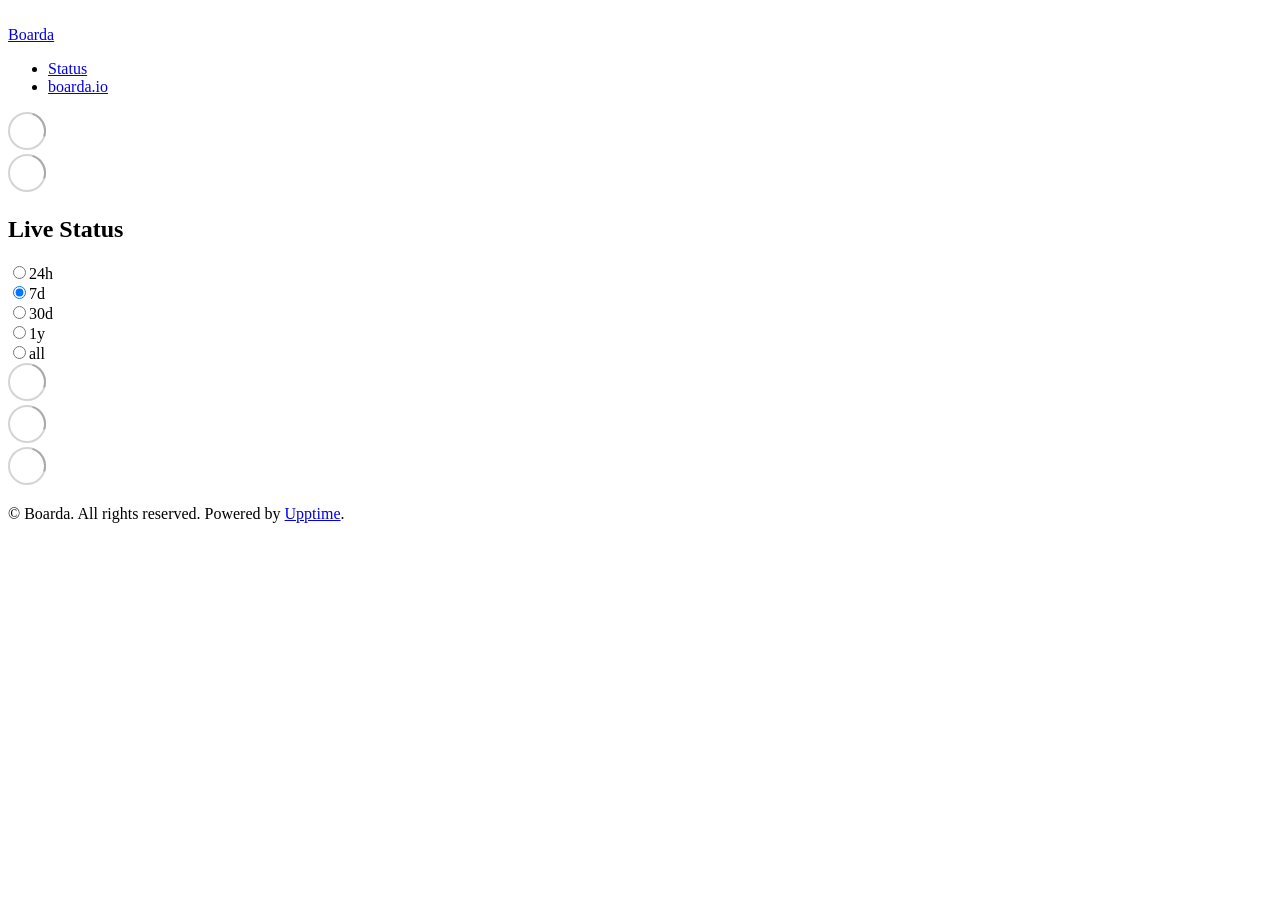
==== index.html @ 86754e64 "deploy: b69faacfea440ab851c2ed884b472d40bd5e014f" ====
<!DOCTYPE html> <html lang=en> <head> <meta charset=utf-8> <meta content="width=device-width,initial-scale=1" name=viewport> <meta content=#333333 name=theme-color> <base href=/ > <link href=manifest.json rel=manifest crossorigin=use-credentials> <script>__SAPPER__={baseUrl:"",preloaded:[void 0,{}]};if('serviceWorker' in navigator)navigator.serviceWorker.register('/service-worker.js');(function(){try{eval("async function x(){}");var main="/client/client.59e40a0e.js"}catch(e){main="/client/legacy/client.98ebf8aa.js"};var s=document.createElement("script");try{new Function("if(0)import('')")();s.src=main;s.type="module";s.crossOrigin="use-credentials";}catch(e){s.src="/client/shimport@2.0.5.js";s.setAttribute("data-main",main);}document.head.appendChild(s);}());</script> <link href=client/client-31a52aa5.css rel=stylesheet><link href=client/createOctokit-a85f76c7.css rel=stylesheet><link href=client/index-b0b6455a.css rel=stylesheet> <title>Boarda</title><link href=https://fonts.googleapis.com rel=preconnect><link href=https://fonts.gstatic.com rel=preconnect crossorigin><link href="https://fonts.googleapis.com/css2?family=IBM+Plex+Sans:wght@300;400;500;600;700&display=swap" rel=stylesheet><link href=https://cdn.jsdelivr.net/gh/boarda/boarda-status@v1.0.1/assets/boarda-theme.css rel=stylesheet><link href=https://status.boarda.io/global.css rel=stylesheet><link href=https://cdn.jsdelivr.net/gh/boarda/boarda-status@v1.0.1/assets/favicon.ico rel=icon type=image/svg><link href=https://cdn.jsdelivr.net/gh/boarda/boarda-status@v1.0.1/assets/favicon.ico rel=icon type=image/png><script src=https://cdn.jsdelivr.net/gh/boarda/boarda-status@v1.0.1/assets/theme-toggle.js></script> <link href=/client/client.59e40a0e.js rel=modulepreload as=script crossorigin=use-credentials><link href=/client/client-31a52aa5.css rel=preload as=style><link href=/client/index.abc96e22.js rel=modulepreload as=script crossorigin=use-credentials><link href=/client/createOctokit.3c151266.js rel=modulepreload as=script crossorigin=use-credentials><link href=/client/inject_styles.803b7e80.js rel=modulepreload as=script crossorigin=use-credentials><link href=/client/createOctokit-a85f76c7.css rel=preload as=style><link href=/client/index-b0b6455a.css rel=preload as=style></head> <body> <div id=sapper> <nav class=svelte-a08hsz><div class="svelte-a08hsz container"><div><a href=https://status.boarda.io class="svelte-a08hsz logo"><img alt="" class=svelte-a08hsz src=https://cdn.jsdelivr.net/gh/boarda/boarda-status@v1.0.1/assets/icon.svg> <div>Boarda</div></a></div> <ul class=svelte-a08hsz><li><a href=/ class=svelte-a08hsz target=_self aria-current=page>Status</a> <li><a href=https://boarda.io class=svelte-a08hsz target=_self>boarda.io</a> </li> </ul></div> </nav> <main class=container> <header class=svelte-ngkazm> </header> <section class=svelte-8lnl4f><div class="svelte-68jxue loading"><svg class=svelte-68jxue height=38 stroke=#aaa width=38 xmlns=http://www.w3.org/2000/svg><g fill=none fill-rule=evenodd><g stroke-width=2 transform="translate(1 1)"><circle cx=18 cy=18 r=18 stroke-opacity=.5></circle><path d="M36 18c0-9.94-8.06-18-18-18"><animateTransform attributeName=transform dur=1s from="0 18 18" repeatCount=indefinite to="360 18 18" type=rotate></animateTransform></path></g></g></svg></div> </section> <section class=svelte-8lnl4f><div class="svelte-68jxue loading"><svg class=svelte-68jxue height=38 stroke=#aaa width=38 xmlns=http://www.w3.org/2000/svg><g fill=none fill-rule=evenodd><g stroke-width=2 transform="translate(1 1)"><circle cx=18 cy=18 r=18 stroke-opacity=.5></circle><path d="M36 18c0-9.94-8.06-18-18-18"><animateTransform attributeName=transform dur=1s from="0 18 18" repeatCount=indefinite to="360 18 18" type=rotate></animateTransform></path></g></g></svg></div> </section> <div class="svelte-fqsq6s f changed"><h2>Live Status</h2> <form class="svelte-fqsq6s f r"><div><input class=svelte-fqsq6s id=data_day name=d type=radio value=day><label class=svelte-fqsq6s for=data_day>24h</label></div> <div><input class=svelte-fqsq6s id=data_week name=d type=radio value=week checked><label class=svelte-fqsq6s for=data_week>7d</label></div> <div><input class=svelte-fqsq6s id=data_month name=d type=radio value=month><label class=svelte-fqsq6s for=data_month>30d</label></div> <div><input class=svelte-fqsq6s id=data_year name=d type=radio value=year><label class=svelte-fqsq6s for=data_year>1y</label></div> <div><input class=svelte-fqsq6s id=data_all name=d type=radio value=all><label class=svelte-fqsq6s for=data_all>all</label></div></form></div> <section class="svelte-fqsq6s live-status"><div class="svelte-68jxue loading"><svg class=svelte-68jxue height=38 stroke=#aaa width=38 xmlns=http://www.w3.org/2000/svg><g fill=none fill-rule=evenodd><g stroke-width=2 transform="translate(1 1)"><circle cx=18 cy=18 r=18 stroke-opacity=.5></circle><path d="M36 18c0-9.94-8.06-18-18-18"><animateTransform attributeName=transform dur=1s from="0 18 18" repeatCount=indefinite to="360 18 18" type=rotate></animateTransform></path></g></g></svg></div> </section> <section><div class="svelte-68jxue loading"><svg class=svelte-68jxue height=38 stroke=#aaa width=38 xmlns=http://www.w3.org/2000/svg><g fill=none fill-rule=evenodd><g stroke-width=2 transform="translate(1 1)"><circle cx=18 cy=18 r=18 stroke-opacity=.5></circle><path d="M36 18c0-9.94-8.06-18-18-18"><animateTransform attributeName=transform dur=1s from="0 18 18" repeatCount=indefinite to="360 18 18" type=rotate></animateTransform></path></g></g></svg></div> </section> <section><div class="svelte-68jxue loading"><svg class=svelte-68jxue height=38 stroke=#aaa width=38 xmlns=http://www.w3.org/2000/svg><g fill=none fill-rule=evenodd><g stroke-width=2 transform="translate(1 1)"><circle cx=18 cy=18 r=18 stroke-opacity=.5></circle><path d="M36 18c0-9.94-8.06-18-18-18"><animateTransform attributeName=transform dur=1s from="0 18 18" repeatCount=indefinite to="360 18 18" type=rotate></animateTransform></path></g></g></svg></div></section></main> <footer class=svelte-jbr799><p>© Boarda. All rights reserved. Powered by <a href=https://upptime.js.org>Upptime</a>.</p> </footer></div> <script> try {
        if (typeof window !== "undefined" && window.navigator && navigator.serviceWorker) {
          navigator.serviceWorker.getRegistrations().then(function (registrations) {
            for (let registration of registrations) {
              registration.unregister();
            }
          });
        }
        if (typeof window !== "undefined" && "caches" in window) {
          caches.keys().then(function (keyList) {
            return Promise.all(
              keyList.map(function (key) {
                return caches.delete(key);
              })
            );
          });
        }
      } catch (error) {} </script>
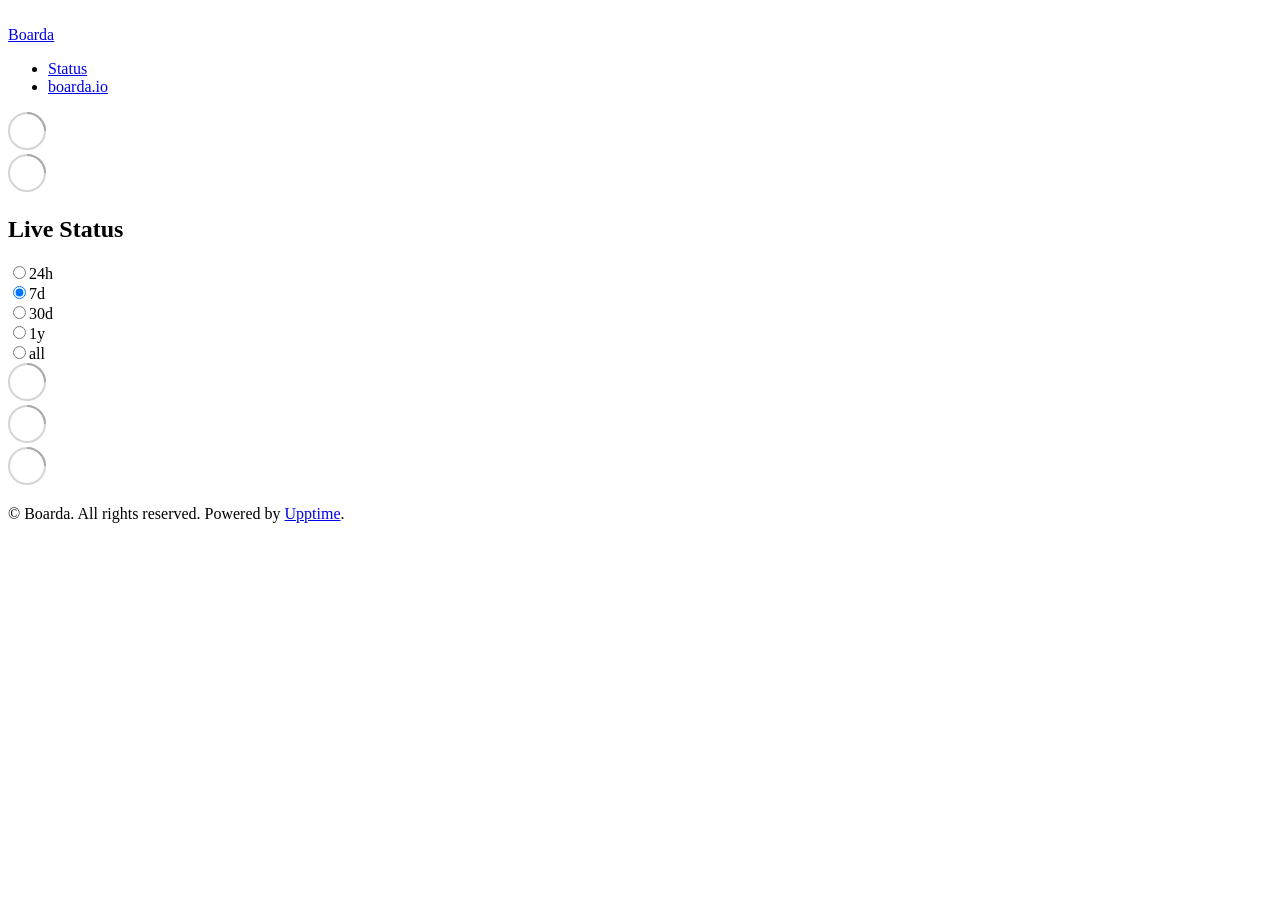
==== commit 96d2cb2e: "deploy: 4f2c0e8a73135ef950f5d01dabb4fc950dfa3cf9" ====
--- a/index.html
+++ b/index.html
@@ -1,4 +1,4 @@
-<!DOCTYPE html> <html lang=en> <head> <meta charset=utf-8> <meta content="width=device-width,initial-scale=1" name=viewport> <meta content=#333333 name=theme-color> <base href=/ > <link href=manifest.json rel=manifest crossorigin=use-credentials> <script>__SAPPER__={baseUrl:"",preloaded:[void 0,{}]};if('serviceWorker' in navigator)navigator.serviceWorker.register('/service-worker.js');(function(){try{eval("async function x(){}");var main="/client/client.59e40a0e.js"}catch(e){main="/client/legacy/client.98ebf8aa.js"};var s=document.createElement("script");try{new Function("if(0)import('')")();s.src=main;s.type="module";s.crossOrigin="use-credentials";}catch(e){s.src="/client/shimport@2.0.5.js";s.setAttribute("data-main",main);}document.head.appendChild(s);}());</script> <link href=client/client-31a52aa5.css rel=stylesheet><link href=client/createOctokit-a85f76c7.css rel=stylesheet><link href=client/index-b0b6455a.css rel=stylesheet> <title>Boarda</title><link href=https://fonts.googleapis.com rel=preconnect><link href=https://fonts.gstatic.com rel=preconnect crossorigin><link href="https://fonts.googleapis.com/css2?family=IBM+Plex+Sans:wght@300;400;500;600;700&display=swap" rel=stylesheet><link href=https://cdn.jsdelivr.net/gh/boarda/boarda-status@v1.0.1/assets/boarda-theme.css rel=stylesheet><link href=https://status.boarda.io/global.css rel=stylesheet><link href=https://cdn.jsdelivr.net/gh/boarda/boarda-status@v1.0.1/assets/favicon.ico rel=icon type=image/svg><link href=https://cdn.jsdelivr.net/gh/boarda/boarda-status@v1.0.1/assets/favicon.ico rel=icon type=image/png><script src=https://cdn.jsdelivr.net/gh/boarda/boarda-status@v1.0.1/assets/theme-toggle.js></script> <link href=/client/client.59e40a0e.js rel=modulepreload as=script crossorigin=use-credentials><link href=/client/client-31a52aa5.css rel=preload as=style><link href=/client/index.abc96e22.js rel=modulepreload as=script crossorigin=use-credentials><link href=/client/createOctokit.3c151266.js rel=modulepreload as=script crossorigin=use-credentials><link href=/client/inject_styles.803b7e80.js rel=modulepreload as=script crossorigin=use-credentials><link href=/client/createOctokit-a85f76c7.css rel=preload as=style><link href=/client/index-b0b6455a.css rel=preload as=style></head> <body> <div id=sapper> <nav class=svelte-a08hsz><div class="svelte-a08hsz container"><div><a href=https://status.boarda.io class="svelte-a08hsz logo"><img alt="" class=svelte-a08hsz src=https://cdn.jsdelivr.net/gh/boarda/boarda-status@v1.0.1/assets/icon.svg> <div>Boarda</div></a></div> <ul class=svelte-a08hsz><li><a href=/ class=svelte-a08hsz target=_self aria-current=page>Status</a> <li><a href=https://boarda.io class=svelte-a08hsz target=_self>boarda.io</a> </li> </ul></div> </nav> <main class=container> <header class=svelte-ngkazm> </header> <section class=svelte-8lnl4f><div class="svelte-68jxue loading"><svg class=svelte-68jxue height=38 stroke=#aaa width=38 xmlns=http://www.w3.org/2000/svg><g fill=none fill-rule=evenodd><g stroke-width=2 transform="translate(1 1)"><circle cx=18 cy=18 r=18 stroke-opacity=.5></circle><path d="M36 18c0-9.94-8.06-18-18-18"><animateTransform attributeName=transform dur=1s from="0 18 18" repeatCount=indefinite to="360 18 18" type=rotate></animateTransform></path></g></g></svg></div> </section> <section class=svelte-8lnl4f><div class="svelte-68jxue loading"><svg class=svelte-68jxue height=38 stroke=#aaa width=38 xmlns=http://www.w3.org/2000/svg><g fill=none fill-rule=evenodd><g stroke-width=2 transform="translate(1 1)"><circle cx=18 cy=18 r=18 stroke-opacity=.5></circle><path d="M36 18c0-9.94-8.06-18-18-18"><animateTransform attributeName=transform dur=1s from="0 18 18" repeatCount=indefinite to="360 18 18" type=rotate></animateTransform></path></g></g></svg></div> </section> <div class="svelte-fqsq6s f changed"><h2>Live Status</h2> <form class="svelte-fqsq6s f r"><div><input class=svelte-fqsq6s id=data_day name=d type=radio value=day><label class=svelte-fqsq6s for=data_day>24h</label></div> <div><input class=svelte-fqsq6s id=data_week name=d type=radio value=week checked><label class=svelte-fqsq6s for=data_week>7d</label></div> <div><input class=svelte-fqsq6s id=data_month name=d type=radio value=month><label class=svelte-fqsq6s for=data_month>30d</label></div> <div><input class=svelte-fqsq6s id=data_year name=d type=radio value=year><label class=svelte-fqsq6s for=data_year>1y</label></div> <div><input class=svelte-fqsq6s id=data_all name=d type=radio value=all><label class=svelte-fqsq6s for=data_all>all</label></div></form></div> <section class="svelte-fqsq6s live-status"><div class="svelte-68jxue loading"><svg class=svelte-68jxue height=38 stroke=#aaa width=38 xmlns=http://www.w3.org/2000/svg><g fill=none fill-rule=evenodd><g stroke-width=2 transform="translate(1 1)"><circle cx=18 cy=18 r=18 stroke-opacity=.5></circle><path d="M36 18c0-9.94-8.06-18-18-18"><animateTransform attributeName=transform dur=1s from="0 18 18" repeatCount=indefinite to="360 18 18" type=rotate></animateTransform></path></g></g></svg></div> </section> <section><div class="svelte-68jxue loading"><svg class=svelte-68jxue height=38 stroke=#aaa width=38 xmlns=http://www.w3.org/2000/svg><g fill=none fill-rule=evenodd><g stroke-width=2 transform="translate(1 1)"><circle cx=18 cy=18 r=18 stroke-opacity=.5></circle><path d="M36 18c0-9.94-8.06-18-18-18"><animateTransform attributeName=transform dur=1s from="0 18 18" repeatCount=indefinite to="360 18 18" type=rotate></animateTransform></path></g></g></svg></div> </section> <section><div class="svelte-68jxue loading"><svg class=svelte-68jxue height=38 stroke=#aaa width=38 xmlns=http://www.w3.org/2000/svg><g fill=none fill-rule=evenodd><g stroke-width=2 transform="translate(1 1)"><circle cx=18 cy=18 r=18 stroke-opacity=.5></circle><path d="M36 18c0-9.94-8.06-18-18-18"><animateTransform attributeName=transform dur=1s from="0 18 18" repeatCount=indefinite to="360 18 18" type=rotate></animateTransform></path></g></g></svg></div></section></main> <footer class=svelte-jbr799><p>© Boarda. All rights reserved. Powered by <a href=https://upptime.js.org>Upptime</a>.</p> </footer></div> <script> try {
+<!DOCTYPE html> <html lang=en> <head> <meta charset=utf-8> <meta content="width=device-width,initial-scale=1" name=viewport> <meta content=#333333 name=theme-color> <base href=/ > <link href=manifest.json rel=manifest crossorigin=use-credentials> <script>__SAPPER__={baseUrl:"",preloaded:[void 0,{}]};if('serviceWorker' in navigator)navigator.serviceWorker.register('/service-worker.js');(function(){try{eval("async function x(){}");var main="/client/client.6361959a.js"}catch(e){main="/client/legacy/client.79d42689.js"};var s=document.createElement("script");try{new Function("if(0)import('')")();s.src=main;s.type="module";s.crossOrigin="use-credentials";}catch(e){s.src="/client/shimport@2.0.5.js";s.setAttribute("data-main",main);}document.head.appendChild(s);}());</script> <link href=client/client-31a52aa5.css rel=stylesheet><link href=client/createOctokit-a85f76c7.css rel=stylesheet><link href=client/index-b0b6455a.css rel=stylesheet> <title>Boarda</title><link href=https://fonts.googleapis.com rel=preconnect><link href=https://fonts.gstatic.com rel=preconnect crossorigin><link href="https://fonts.googleapis.com/css2?family=IBM+Plex+Sans:wght@300;400;500;600;700&display=swap" rel=stylesheet><link href=https://cdn.jsdelivr.net/gh/boarda/boarda-status@v1.0.1/assets/boarda-theme.css rel=stylesheet><link href=https://status.boarda.io/global.css rel=stylesheet><link href=https://cdn.jsdelivr.net/gh/boarda/boarda-status@v1.0.1/assets/favicon.ico rel=icon type=image/svg><link href=https://cdn.jsdelivr.net/gh/boarda/boarda-status@v1.0.1/assets/favicon.ico rel=icon type=image/png><script src=https://cdn.jsdelivr.net/gh/boarda/boarda-status@v1.0.1/assets/theme-toggle.js></script> <link href=/client/client.6361959a.js rel=modulepreload as=script crossorigin=use-credentials><link href=/client/client-31a52aa5.css rel=preload as=style><link href=/client/index.bf30b49d.js rel=modulepreload as=script crossorigin=use-credentials><link href=/client/createOctokit.ce7ffb56.js rel=modulepreload as=script crossorigin=use-credentials><link href=/client/inject_styles.803b7e80.js rel=modulepreload as=script crossorigin=use-credentials><link href=/client/createOctokit-a85f76c7.css rel=preload as=style><link href=/client/index-b0b6455a.css rel=preload as=style></head> <body> <div id=sapper> <nav class=svelte-a08hsz><div class="svelte-a08hsz container"><div><a href=https://status.boarda.io class="svelte-a08hsz logo"><img alt="" class=svelte-a08hsz src=https://cdn.jsdelivr.net/gh/boarda/boarda-status@v1.0.1/assets/icon.svg> <div>Boarda</div></a></div> <ul class=svelte-a08hsz><li><a href=/ class=svelte-a08hsz target=_self aria-current=page>Status</a> <li><a href=https://boarda.io class=svelte-a08hsz target=_self>boarda.io</a> </li> </ul></div> </nav> <main class=container> <header class=svelte-ngkazm> </header> <section class=svelte-8lnl4f><div class="svelte-68jxue loading"><svg class=svelte-68jxue height=38 stroke=#aaa width=38 xmlns=http://www.w3.org/2000/svg><g fill=none fill-rule=evenodd><g stroke-width=2 transform="translate(1 1)"><circle cx=18 cy=18 r=18 stroke-opacity=.5></circle><path d="M36 18c0-9.94-8.06-18-18-18"><animateTransform attributeName=transform dur=1s from="0 18 18" repeatCount=indefinite to="360 18 18" type=rotate></animateTransform></path></g></g></svg></div> </section> <section class=svelte-8lnl4f><div class="svelte-68jxue loading"><svg class=svelte-68jxue height=38 stroke=#aaa width=38 xmlns=http://www.w3.org/2000/svg><g fill=none fill-rule=evenodd><g stroke-width=2 transform="translate(1 1)"><circle cx=18 cy=18 r=18 stroke-opacity=.5></circle><path d="M36 18c0-9.94-8.06-18-18-18"><animateTransform attributeName=transform dur=1s from="0 18 18" repeatCount=indefinite to="360 18 18" type=rotate></animateTransform></path></g></g></svg></div> </section> <div class="svelte-fqsq6s f changed"><h2>Live Status</h2> <form class="svelte-fqsq6s f r"><div><input class=svelte-fqsq6s id=data_day name=d type=radio value=day><label class=svelte-fqsq6s for=data_day>24h</label></div> <div><input class=svelte-fqsq6s id=data_week name=d type=radio value=week checked><label class=svelte-fqsq6s for=data_week>7d</label></div> <div><input class=svelte-fqsq6s id=data_month name=d type=radio value=month><label class=svelte-fqsq6s for=data_month>30d</label></div> <div><input class=svelte-fqsq6s id=data_year name=d type=radio value=year><label class=svelte-fqsq6s for=data_year>1y</label></div> <div><input class=svelte-fqsq6s id=data_all name=d type=radio value=all><label class=svelte-fqsq6s for=data_all>all</label></div></form></div> <section class="svelte-fqsq6s live-status"><div class="svelte-68jxue loading"><svg class=svelte-68jxue height=38 stroke=#aaa width=38 xmlns=http://www.w3.org/2000/svg><g fill=none fill-rule=evenodd><g stroke-width=2 transform="translate(1 1)"><circle cx=18 cy=18 r=18 stroke-opacity=.5></circle><path d="M36 18c0-9.94-8.06-18-18-18"><animateTransform attributeName=transform dur=1s from="0 18 18" repeatCount=indefinite to="360 18 18" type=rotate></animateTransform></path></g></g></svg></div> </section> <section><div class="svelte-68jxue loading"><svg class=svelte-68jxue height=38 stroke=#aaa width=38 xmlns=http://www.w3.org/2000/svg><g fill=none fill-rule=evenodd><g stroke-width=2 transform="translate(1 1)"><circle cx=18 cy=18 r=18 stroke-opacity=.5></circle><path d="M36 18c0-9.94-8.06-18-18-18"><animateTransform attributeName=transform dur=1s from="0 18 18" repeatCount=indefinite to="360 18 18" type=rotate></animateTransform></path></g></g></svg></div> </section> <section><div class="svelte-68jxue loading"><svg class=svelte-68jxue height=38 stroke=#aaa width=38 xmlns=http://www.w3.org/2000/svg><g fill=none fill-rule=evenodd><g stroke-width=2 transform="translate(1 1)"><circle cx=18 cy=18 r=18 stroke-opacity=.5></circle><path d="M36 18c0-9.94-8.06-18-18-18"><animateTransform attributeName=transform dur=1s from="0 18 18" repeatCount=indefinite to="360 18 18" type=rotate></animateTransform></path></g></g></svg></div></section></main> <footer class=svelte-jbr799><p>© Boarda. All rights reserved. Powered by <a href=https://upptime.js.org>Upptime</a>.</p> </footer></div> <script> try {
         if (typeof window !== "undefined" && window.navigator && navigator.serviceWorker) {
           navigator.serviceWorker.getRegistrations().then(function (registrations) {
             for (let registration of registrations) {
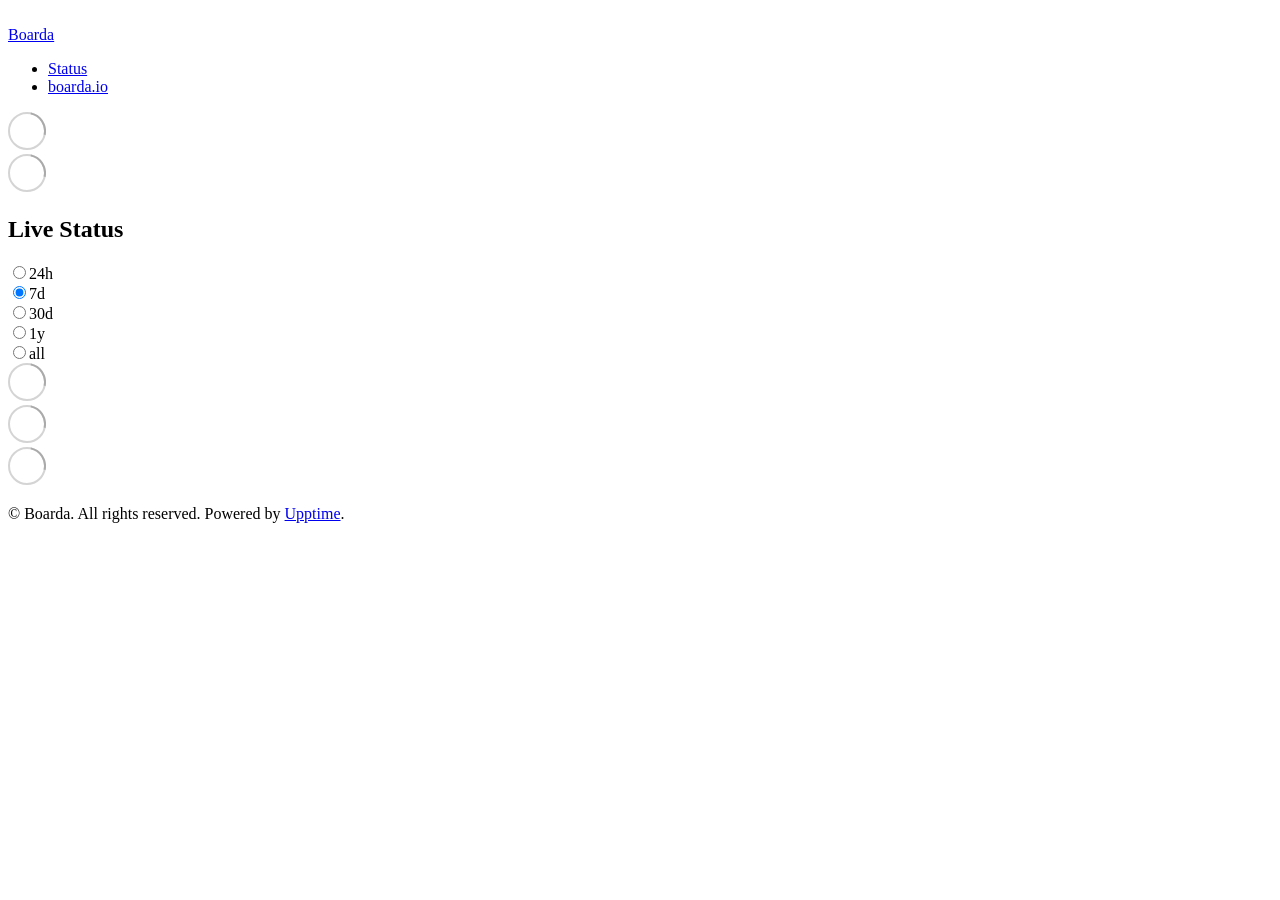
==== commit 9a36ed0c: "deploy: d82c09eb570ec43b8105830fed4fd199077c7c5e" ====
--- a/index.html
+++ b/index.html
@@ -1,4 +1,4 @@
-<!DOCTYPE html> <html lang=en> <head> <meta charset=utf-8> <meta content="width=device-width,initial-scale=1" name=viewport> <meta content=#333333 name=theme-color> <base href=/ > <link href=manifest.json rel=manifest crossorigin=use-credentials> <script>__SAPPER__={baseUrl:"",preloaded:[void 0,{}]};if('serviceWorker' in navigator)navigator.serviceWorker.register('/service-worker.js');(function(){try{eval("async function x(){}");var main="/client/client.6361959a.js"}catch(e){main="/client/legacy/client.79d42689.js"};var s=document.createElement("script");try{new Function("if(0)import('')")();s.src=main;s.type="module";s.crossOrigin="use-credentials";}catch(e){s.src="/client/shimport@2.0.5.js";s.setAttribute("data-main",main);}document.head.appendChild(s);}());</script> <link href=client/client-31a52aa5.css rel=stylesheet><link href=client/createOctokit-a85f76c7.css rel=stylesheet><link href=client/index-b0b6455a.css rel=stylesheet> <title>Boarda</title><link href=https://fonts.googleapis.com rel=preconnect><link href=https://fonts.gstatic.com rel=preconnect crossorigin><link href="https://fonts.googleapis.com/css2?family=IBM+Plex+Sans:wght@300;400;500;600;700&display=swap" rel=stylesheet><link href=https://cdn.jsdelivr.net/gh/boarda/boarda-status@v1.0.1/assets/boarda-theme.css rel=stylesheet><link href=https://status.boarda.io/global.css rel=stylesheet><link href=https://cdn.jsdelivr.net/gh/boarda/boarda-status@v1.0.1/assets/favicon.ico rel=icon type=image/svg><link href=https://cdn.jsdelivr.net/gh/boarda/boarda-status@v1.0.1/assets/favicon.ico rel=icon type=image/png><script src=https://cdn.jsdelivr.net/gh/boarda/boarda-status@v1.0.1/assets/theme-toggle.js></script> <link href=/client/client.6361959a.js rel=modulepreload as=script crossorigin=use-credentials><link href=/client/client-31a52aa5.css rel=preload as=style><link href=/client/index.bf30b49d.js rel=modulepreload as=script crossorigin=use-credentials><link href=/client/createOctokit.ce7ffb56.js rel=modulepreload as=script crossorigin=use-credentials><link href=/client/inject_styles.803b7e80.js rel=modulepreload as=script crossorigin=use-credentials><link href=/client/createOctokit-a85f76c7.css rel=preload as=style><link href=/client/index-b0b6455a.css rel=preload as=style></head> <body> <div id=sapper> <nav class=svelte-a08hsz><div class="svelte-a08hsz container"><div><a href=https://status.boarda.io class="svelte-a08hsz logo"><img alt="" class=svelte-a08hsz src=https://cdn.jsdelivr.net/gh/boarda/boarda-status@v1.0.1/assets/icon.svg> <div>Boarda</div></a></div> <ul class=svelte-a08hsz><li><a href=/ class=svelte-a08hsz target=_self aria-current=page>Status</a> <li><a href=https://boarda.io class=svelte-a08hsz target=_self>boarda.io</a> </li> </ul></div> </nav> <main class=container> <header class=svelte-ngkazm> </header> <section class=svelte-8lnl4f><div class="svelte-68jxue loading"><svg class=svelte-68jxue height=38 stroke=#aaa width=38 xmlns=http://www.w3.org/2000/svg><g fill=none fill-rule=evenodd><g stroke-width=2 transform="translate(1 1)"><circle cx=18 cy=18 r=18 stroke-opacity=.5></circle><path d="M36 18c0-9.94-8.06-18-18-18"><animateTransform attributeName=transform dur=1s from="0 18 18" repeatCount=indefinite to="360 18 18" type=rotate></animateTransform></path></g></g></svg></div> </section> <section class=svelte-8lnl4f><div class="svelte-68jxue loading"><svg class=svelte-68jxue height=38 stroke=#aaa width=38 xmlns=http://www.w3.org/2000/svg><g fill=none fill-rule=evenodd><g stroke-width=2 transform="translate(1 1)"><circle cx=18 cy=18 r=18 stroke-opacity=.5></circle><path d="M36 18c0-9.94-8.06-18-18-18"><animateTransform attributeName=transform dur=1s from="0 18 18" repeatCount=indefinite to="360 18 18" type=rotate></animateTransform></path></g></g></svg></div> </section> <div class="svelte-fqsq6s f changed"><h2>Live Status</h2> <form class="svelte-fqsq6s f r"><div><input class=svelte-fqsq6s id=data_day name=d type=radio value=day><label class=svelte-fqsq6s for=data_day>24h</label></div> <div><input class=svelte-fqsq6s id=data_week name=d type=radio value=week checked><label class=svelte-fqsq6s for=data_week>7d</label></div> <div><input class=svelte-fqsq6s id=data_month name=d type=radio value=month><label class=svelte-fqsq6s for=data_month>30d</label></div> <div><input class=svelte-fqsq6s id=data_year name=d type=radio value=year><label class=svelte-fqsq6s for=data_year>1y</label></div> <div><input class=svelte-fqsq6s id=data_all name=d type=radio value=all><label class=svelte-fqsq6s for=data_all>all</label></div></form></div> <section class="svelte-fqsq6s live-status"><div class="svelte-68jxue loading"><svg class=svelte-68jxue height=38 stroke=#aaa width=38 xmlns=http://www.w3.org/2000/svg><g fill=none fill-rule=evenodd><g stroke-width=2 transform="translate(1 1)"><circle cx=18 cy=18 r=18 stroke-opacity=.5></circle><path d="M36 18c0-9.94-8.06-18-18-18"><animateTransform attributeName=transform dur=1s from="0 18 18" repeatCount=indefinite to="360 18 18" type=rotate></animateTransform></path></g></g></svg></div> </section> <section><div class="svelte-68jxue loading"><svg class=svelte-68jxue height=38 stroke=#aaa width=38 xmlns=http://www.w3.org/2000/svg><g fill=none fill-rule=evenodd><g stroke-width=2 transform="translate(1 1)"><circle cx=18 cy=18 r=18 stroke-opacity=.5></circle><path d="M36 18c0-9.94-8.06-18-18-18"><animateTransform attributeName=transform dur=1s from="0 18 18" repeatCount=indefinite to="360 18 18" type=rotate></animateTransform></path></g></g></svg></div> </section> <section><div class="svelte-68jxue loading"><svg class=svelte-68jxue height=38 stroke=#aaa width=38 xmlns=http://www.w3.org/2000/svg><g fill=none fill-rule=evenodd><g stroke-width=2 transform="translate(1 1)"><circle cx=18 cy=18 r=18 stroke-opacity=.5></circle><path d="M36 18c0-9.94-8.06-18-18-18"><animateTransform attributeName=transform dur=1s from="0 18 18" repeatCount=indefinite to="360 18 18" type=rotate></animateTransform></path></g></g></svg></div></section></main> <footer class=svelte-jbr799><p>© Boarda. All rights reserved. Powered by <a href=https://upptime.js.org>Upptime</a>.</p> </footer></div> <script> try {
+<!DOCTYPE html> <html lang=en> <head> <meta charset=utf-8> <meta content="width=device-width,initial-scale=1" name=viewport> <meta content=#333333 name=theme-color> <base href=/ > <link href=manifest.json rel=manifest crossorigin=use-credentials> <script>__SAPPER__={baseUrl:"",preloaded:[void 0,{}]};if('serviceWorker' in navigator)navigator.serviceWorker.register('/service-worker.js');(function(){try{eval("async function x(){}");var main="/client/client.6361959a.js"}catch(e){main="/client/legacy/client.789c7427.js"};var s=document.createElement("script");try{new Function("if(0)import('')")();s.src=main;s.type="module";s.crossOrigin="use-credentials";}catch(e){s.src="/client/shimport@2.0.5.js";s.setAttribute("data-main",main);}document.head.appendChild(s);}());</script> <link href=client/client-31a52aa5.css rel=stylesheet><link href=client/createOctokit-a85f76c7.css rel=stylesheet><link href=client/index-b0b6455a.css rel=stylesheet> <title>Boarda</title><link href=https://fonts.googleapis.com rel=preconnect><link href=https://fonts.gstatic.com rel=preconnect crossorigin><link href="https://fonts.googleapis.com/css2?family=IBM+Plex+Sans:wght@300;400;500;600;700&display=swap" rel=stylesheet><link href=https://cdn.jsdelivr.net/gh/boarda/boarda-status@v1.0.1/assets/boarda-theme.css rel=stylesheet><link href=https://status.boarda.io/global.css rel=stylesheet><link href=https://cdn.jsdelivr.net/gh/boarda/boarda-status@v1.0.1/assets/favicon.ico rel=icon type=image/svg><link href=https://cdn.jsdelivr.net/gh/boarda/boarda-status@v1.0.1/assets/favicon.ico rel=icon type=image/png><script src=https://cdn.jsdelivr.net/gh/boarda/boarda-status@v1.0.1/assets/theme-toggle.js></script> <link href=/client/client.6361959a.js rel=modulepreload as=script crossorigin=use-credentials><link href=/client/client-31a52aa5.css rel=preload as=style><link href=/client/index.bf30b49d.js rel=modulepreload as=script crossorigin=use-credentials><link href=/client/createOctokit.ce7ffb56.js rel=modulepreload as=script crossorigin=use-credentials><link href=/client/inject_styles.803b7e80.js rel=modulepreload as=script crossorigin=use-credentials><link href=/client/createOctokit-a85f76c7.css rel=preload as=style><link href=/client/index-b0b6455a.css rel=preload as=style></head> <body> <div id=sapper> <nav class=svelte-a08hsz><div class="svelte-a08hsz container"><div><a href=https://status.boarda.io class="svelte-a08hsz logo"><img alt="" class=svelte-a08hsz src=https://cdn.jsdelivr.net/gh/boarda/boarda-status@v1.0.1/assets/icon.svg> <div>Boarda</div></a></div> <ul class=svelte-a08hsz><li><a href=/ class=svelte-a08hsz target=_self aria-current=page>Status</a> <li><a href=https://boarda.io class=svelte-a08hsz target=_self>boarda.io</a> </li> </ul></div> </nav> <main class=container> <header class=svelte-ngkazm> </header> <section class=svelte-8lnl4f><div class="svelte-68jxue loading"><svg class=svelte-68jxue height=38 stroke=#aaa width=38 xmlns=http://www.w3.org/2000/svg><g fill=none fill-rule=evenodd><g stroke-width=2 transform="translate(1 1)"><circle cx=18 cy=18 r=18 stroke-opacity=.5></circle><path d="M36 18c0-9.94-8.06-18-18-18"><animateTransform attributeName=transform dur=1s from="0 18 18" repeatCount=indefinite to="360 18 18" type=rotate></animateTransform></path></g></g></svg></div> </section> <section class=svelte-8lnl4f><div class="svelte-68jxue loading"><svg class=svelte-68jxue height=38 stroke=#aaa width=38 xmlns=http://www.w3.org/2000/svg><g fill=none fill-rule=evenodd><g stroke-width=2 transform="translate(1 1)"><circle cx=18 cy=18 r=18 stroke-opacity=.5></circle><path d="M36 18c0-9.94-8.06-18-18-18"><animateTransform attributeName=transform dur=1s from="0 18 18" repeatCount=indefinite to="360 18 18" type=rotate></animateTransform></path></g></g></svg></div> </section> <div class="svelte-fqsq6s f changed"><h2>Live Status</h2> <form class="svelte-fqsq6s f r"><div><input class=svelte-fqsq6s id=data_day name=d type=radio value=day><label class=svelte-fqsq6s for=data_day>24h</label></div> <div><input class=svelte-fqsq6s id=data_week name=d type=radio value=week checked><label class=svelte-fqsq6s for=data_week>7d</label></div> <div><input class=svelte-fqsq6s id=data_month name=d type=radio value=month><label class=svelte-fqsq6s for=data_month>30d</label></div> <div><input class=svelte-fqsq6s id=data_year name=d type=radio value=year><label class=svelte-fqsq6s for=data_year>1y</label></div> <div><input class=svelte-fqsq6s id=data_all name=d type=radio value=all><label class=svelte-fqsq6s for=data_all>all</label></div></form></div> <section class="svelte-fqsq6s live-status"><div class="svelte-68jxue loading"><svg class=svelte-68jxue height=38 stroke=#aaa width=38 xmlns=http://www.w3.org/2000/svg><g fill=none fill-rule=evenodd><g stroke-width=2 transform="translate(1 1)"><circle cx=18 cy=18 r=18 stroke-opacity=.5></circle><path d="M36 18c0-9.94-8.06-18-18-18"><animateTransform attributeName=transform dur=1s from="0 18 18" repeatCount=indefinite to="360 18 18" type=rotate></animateTransform></path></g></g></svg></div> </section> <section><div class="svelte-68jxue loading"><svg class=svelte-68jxue height=38 stroke=#aaa width=38 xmlns=http://www.w3.org/2000/svg><g fill=none fill-rule=evenodd><g stroke-width=2 transform="translate(1 1)"><circle cx=18 cy=18 r=18 stroke-opacity=.5></circle><path d="M36 18c0-9.94-8.06-18-18-18"><animateTransform attributeName=transform dur=1s from="0 18 18" repeatCount=indefinite to="360 18 18" type=rotate></animateTransform></path></g></g></svg></div> </section> <section><div class="svelte-68jxue loading"><svg class=svelte-68jxue height=38 stroke=#aaa width=38 xmlns=http://www.w3.org/2000/svg><g fill=none fill-rule=evenodd><g stroke-width=2 transform="translate(1 1)"><circle cx=18 cy=18 r=18 stroke-opacity=.5></circle><path d="M36 18c0-9.94-8.06-18-18-18"><animateTransform attributeName=transform dur=1s from="0 18 18" repeatCount=indefinite to="360 18 18" type=rotate></animateTransform></path></g></g></svg></div></section></main> <footer class=svelte-jbr799><p>© Boarda. All rights reserved. Powered by <a href=https://upptime.js.org>Upptime</a>.</p> </footer></div> <script> try {
         if (typeof window !== "undefined" && window.navigator && navigator.serviceWorker) {
           navigator.serviceWorker.getRegistrations().then(function (registrations) {
             for (let registration of registrations) {
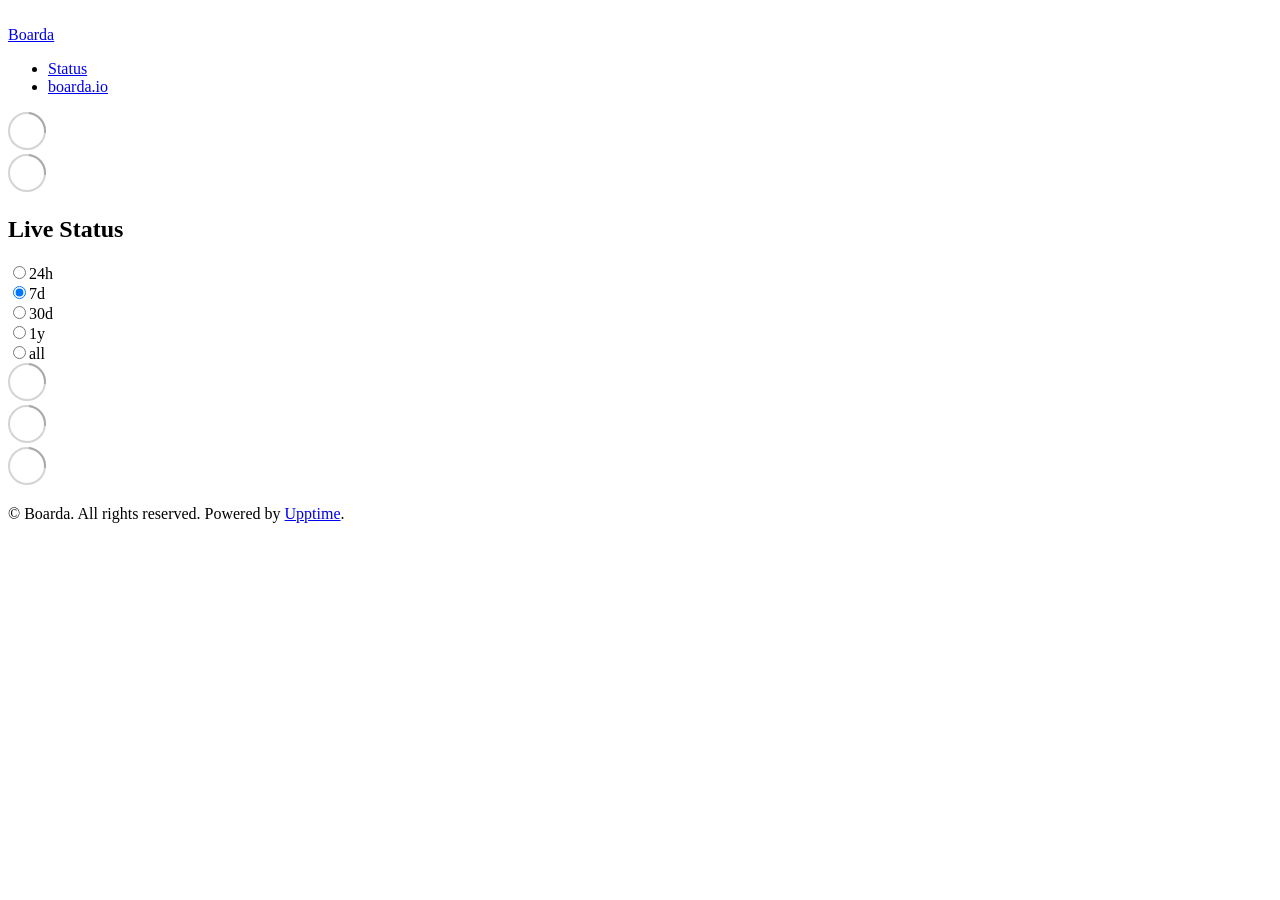
==== commit 27abbc51: "deploy: a54a1d64ce001124a11a71383c8dedcf7aadd2b4" ====
--- a/index.html
+++ b/index.html
@@ -1,4 +1,4 @@
-<!DOCTYPE html> <html lang=en> <head> <meta charset=utf-8> <meta content="width=device-width,initial-scale=1" name=viewport> <meta content=#333333 name=theme-color> <base href=/ > <link href=manifest.json rel=manifest crossorigin=use-credentials> <script>__SAPPER__={baseUrl:"",preloaded:[void 0,{}]};if('serviceWorker' in navigator)navigator.serviceWorker.register('/service-worker.js');(function(){try{eval("async function x(){}");var main="/client/client.6361959a.js"}catch(e){main="/client/legacy/client.789c7427.js"};var s=document.createElement("script");try{new Function("if(0)import('')")();s.src=main;s.type="module";s.crossOrigin="use-credentials";}catch(e){s.src="/client/shimport@2.0.5.js";s.setAttribute("data-main",main);}document.head.appendChild(s);}());</script> <link href=client/client-31a52aa5.css rel=stylesheet><link href=client/createOctokit-a85f76c7.css rel=stylesheet><link href=client/index-b0b6455a.css rel=stylesheet> <title>Boarda</title><link href=https://fonts.googleapis.com rel=preconnect><link href=https://fonts.gstatic.com rel=preconnect crossorigin><link href="https://fonts.googleapis.com/css2?family=IBM+Plex+Sans:wght@300;400;500;600;700&display=swap" rel=stylesheet><link href=https://cdn.jsdelivr.net/gh/boarda/boarda-status@v1.0.1/assets/boarda-theme.css rel=stylesheet><link href=https://status.boarda.io/global.css rel=stylesheet><link href=https://cdn.jsdelivr.net/gh/boarda/boarda-status@v1.0.1/assets/favicon.ico rel=icon type=image/svg><link href=https://cdn.jsdelivr.net/gh/boarda/boarda-status@v1.0.1/assets/favicon.ico rel=icon type=image/png><script src=https://cdn.jsdelivr.net/gh/boarda/boarda-status@v1.0.1/assets/theme-toggle.js></script> <link href=/client/client.6361959a.js rel=modulepreload as=script crossorigin=use-credentials><link href=/client/client-31a52aa5.css rel=preload as=style><link href=/client/index.bf30b49d.js rel=modulepreload as=script crossorigin=use-credentials><link href=/client/createOctokit.ce7ffb56.js rel=modulepreload as=script crossorigin=use-credentials><link href=/client/inject_styles.803b7e80.js rel=modulepreload as=script crossorigin=use-credentials><link href=/client/createOctokit-a85f76c7.css rel=preload as=style><link href=/client/index-b0b6455a.css rel=preload as=style></head> <body> <div id=sapper> <nav class=svelte-a08hsz><div class="svelte-a08hsz container"><div><a href=https://status.boarda.io class="svelte-a08hsz logo"><img alt="" class=svelte-a08hsz src=https://cdn.jsdelivr.net/gh/boarda/boarda-status@v1.0.1/assets/icon.svg> <div>Boarda</div></a></div> <ul class=svelte-a08hsz><li><a href=/ class=svelte-a08hsz target=_self aria-current=page>Status</a> <li><a href=https://boarda.io class=svelte-a08hsz target=_self>boarda.io</a> </li> </ul></div> </nav> <main class=container> <header class=svelte-ngkazm> </header> <section class=svelte-8lnl4f><div class="svelte-68jxue loading"><svg class=svelte-68jxue height=38 stroke=#aaa width=38 xmlns=http://www.w3.org/2000/svg><g fill=none fill-rule=evenodd><g stroke-width=2 transform="translate(1 1)"><circle cx=18 cy=18 r=18 stroke-opacity=.5></circle><path d="M36 18c0-9.94-8.06-18-18-18"><animateTransform attributeName=transform dur=1s from="0 18 18" repeatCount=indefinite to="360 18 18" type=rotate></animateTransform></path></g></g></svg></div> </section> <section class=svelte-8lnl4f><div class="svelte-68jxue loading"><svg class=svelte-68jxue height=38 stroke=#aaa width=38 xmlns=http://www.w3.org/2000/svg><g fill=none fill-rule=evenodd><g stroke-width=2 transform="translate(1 1)"><circle cx=18 cy=18 r=18 stroke-opacity=.5></circle><path d="M36 18c0-9.94-8.06-18-18-18"><animateTransform attributeName=transform dur=1s from="0 18 18" repeatCount=indefinite to="360 18 18" type=rotate></animateTransform></path></g></g></svg></div> </section> <div class="svelte-fqsq6s f changed"><h2>Live Status</h2> <form class="svelte-fqsq6s f r"><div><input class=svelte-fqsq6s id=data_day name=d type=radio value=day><label class=svelte-fqsq6s for=data_day>24h</label></div> <div><input class=svelte-fqsq6s id=data_week name=d type=radio value=week checked><label class=svelte-fqsq6s for=data_week>7d</label></div> <div><input class=svelte-fqsq6s id=data_month name=d type=radio value=month><label class=svelte-fqsq6s for=data_month>30d</label></div> <div><input class=svelte-fqsq6s id=data_year name=d type=radio value=year><label class=svelte-fqsq6s for=data_year>1y</label></div> <div><input class=svelte-fqsq6s id=data_all name=d type=radio value=all><label class=svelte-fqsq6s for=data_all>all</label></div></form></div> <section class="svelte-fqsq6s live-status"><div class="svelte-68jxue loading"><svg class=svelte-68jxue height=38 stroke=#aaa width=38 xmlns=http://www.w3.org/2000/svg><g fill=none fill-rule=evenodd><g stroke-width=2 transform="translate(1 1)"><circle cx=18 cy=18 r=18 stroke-opacity=.5></circle><path d="M36 18c0-9.94-8.06-18-18-18"><animateTransform attributeName=transform dur=1s from="0 18 18" repeatCount=indefinite to="360 18 18" type=rotate></animateTransform></path></g></g></svg></div> </section> <section><div class="svelte-68jxue loading"><svg class=svelte-68jxue height=38 stroke=#aaa width=38 xmlns=http://www.w3.org/2000/svg><g fill=none fill-rule=evenodd><g stroke-width=2 transform="translate(1 1)"><circle cx=18 cy=18 r=18 stroke-opacity=.5></circle><path d="M36 18c0-9.94-8.06-18-18-18"><animateTransform attributeName=transform dur=1s from="0 18 18" repeatCount=indefinite to="360 18 18" type=rotate></animateTransform></path></g></g></svg></div> </section> <section><div class="svelte-68jxue loading"><svg class=svelte-68jxue height=38 stroke=#aaa width=38 xmlns=http://www.w3.org/2000/svg><g fill=none fill-rule=evenodd><g stroke-width=2 transform="translate(1 1)"><circle cx=18 cy=18 r=18 stroke-opacity=.5></circle><path d="M36 18c0-9.94-8.06-18-18-18"><animateTransform attributeName=transform dur=1s from="0 18 18" repeatCount=indefinite to="360 18 18" type=rotate></animateTransform></path></g></g></svg></div></section></main> <footer class=svelte-jbr799><p>© Boarda. All rights reserved. Powered by <a href=https://upptime.js.org>Upptime</a>.</p> </footer></div> <script> try {
+<!DOCTYPE html> <html lang=en> <head> <meta charset=utf-8> <meta content="width=device-width,initial-scale=1" name=viewport> <meta content=#333333 name=theme-color> <base href=/ > <link href=manifest.json rel=manifest crossorigin=use-credentials> <script>__SAPPER__={baseUrl:"",preloaded:[void 0,{}]};if('serviceWorker' in navigator)navigator.serviceWorker.register('/service-worker.js');(function(){try{eval("async function x(){}");var main="/client/client.6361959a.js"}catch(e){main="/client/legacy/client.bc0c3be2.js"};var s=document.createElement("script");try{new Function("if(0)import('')")();s.src=main;s.type="module";s.crossOrigin="use-credentials";}catch(e){s.src="/client/shimport@2.0.5.js";s.setAttribute("data-main",main);}document.head.appendChild(s);}());</script> <link href=client/client-31a52aa5.css rel=stylesheet><link href=client/createOctokit-a85f76c7.css rel=stylesheet><link href=client/index-b0b6455a.css rel=stylesheet> <title>Boarda</title><link href=https://fonts.googleapis.com rel=preconnect><link href=https://fonts.gstatic.com rel=preconnect crossorigin><link href="https://fonts.googleapis.com/css2?family=IBM+Plex+Sans:wght@300;400;500;600;700&display=swap" rel=stylesheet><link href=https://cdn.jsdelivr.net/gh/boarda/boarda-status@v1.0.1/assets/boarda-theme.css rel=stylesheet><link href=https://status.boarda.io/global.css rel=stylesheet><link href=https://cdn.jsdelivr.net/gh/boarda/boarda-status@v1.0.1/assets/favicon.ico rel=icon type=image/svg><link href=https://cdn.jsdelivr.net/gh/boarda/boarda-status@v1.0.1/assets/favicon.ico rel=icon type=image/png><script src=https://cdn.jsdelivr.net/gh/boarda/boarda-status@v1.0.1/assets/theme-toggle.js></script> <link href=/client/client.6361959a.js rel=modulepreload as=script crossorigin=use-credentials><link href=/client/client-31a52aa5.css rel=preload as=style><link href=/client/index.bf30b49d.js rel=modulepreload as=script crossorigin=use-credentials><link href=/client/createOctokit.ce7ffb56.js rel=modulepreload as=script crossorigin=use-credentials><link href=/client/inject_styles.803b7e80.js rel=modulepreload as=script crossorigin=use-credentials><link href=/client/createOctokit-a85f76c7.css rel=preload as=style><link href=/client/index-b0b6455a.css rel=preload as=style></head> <body> <div id=sapper> <nav class=svelte-a08hsz><div class="svelte-a08hsz container"><div><a href=https://status.boarda.io class="svelte-a08hsz logo"><img alt="" class=svelte-a08hsz src=https://cdn.jsdelivr.net/gh/boarda/boarda-status@v1.0.1/assets/icon.svg> <div>Boarda</div></a></div> <ul class=svelte-a08hsz><li><a href=/ class=svelte-a08hsz target=_self aria-current=page>Status</a> <li><a href=https://boarda.io class=svelte-a08hsz target=_self>boarda.io</a> </li> </ul></div> </nav> <main class=container> <header class=svelte-ngkazm> </header> <section class=svelte-8lnl4f><div class="svelte-68jxue loading"><svg class=svelte-68jxue height=38 stroke=#aaa width=38 xmlns=http://www.w3.org/2000/svg><g fill=none fill-rule=evenodd><g stroke-width=2 transform="translate(1 1)"><circle cx=18 cy=18 r=18 stroke-opacity=.5></circle><path d="M36 18c0-9.94-8.06-18-18-18"><animateTransform attributeName=transform dur=1s from="0 18 18" repeatCount=indefinite to="360 18 18" type=rotate></animateTransform></path></g></g></svg></div> </section> <section class=svelte-8lnl4f><div class="svelte-68jxue loading"><svg class=svelte-68jxue height=38 stroke=#aaa width=38 xmlns=http://www.w3.org/2000/svg><g fill=none fill-rule=evenodd><g stroke-width=2 transform="translate(1 1)"><circle cx=18 cy=18 r=18 stroke-opacity=.5></circle><path d="M36 18c0-9.94-8.06-18-18-18"><animateTransform attributeName=transform dur=1s from="0 18 18" repeatCount=indefinite to="360 18 18" type=rotate></animateTransform></path></g></g></svg></div> </section> <div class="svelte-fqsq6s f changed"><h2>Live Status</h2> <form class="svelte-fqsq6s f r"><div><input class=svelte-fqsq6s id=data_day name=d type=radio value=day><label class=svelte-fqsq6s for=data_day>24h</label></div> <div><input class=svelte-fqsq6s id=data_week name=d type=radio value=week checked><label class=svelte-fqsq6s for=data_week>7d</label></div> <div><input class=svelte-fqsq6s id=data_month name=d type=radio value=month><label class=svelte-fqsq6s for=data_month>30d</label></div> <div><input class=svelte-fqsq6s id=data_year name=d type=radio value=year><label class=svelte-fqsq6s for=data_year>1y</label></div> <div><input class=svelte-fqsq6s id=data_all name=d type=radio value=all><label class=svelte-fqsq6s for=data_all>all</label></div></form></div> <section class="svelte-fqsq6s live-status"><div class="svelte-68jxue loading"><svg class=svelte-68jxue height=38 stroke=#aaa width=38 xmlns=http://www.w3.org/2000/svg><g fill=none fill-rule=evenodd><g stroke-width=2 transform="translate(1 1)"><circle cx=18 cy=18 r=18 stroke-opacity=.5></circle><path d="M36 18c0-9.94-8.06-18-18-18"><animateTransform attributeName=transform dur=1s from="0 18 18" repeatCount=indefinite to="360 18 18" type=rotate></animateTransform></path></g></g></svg></div> </section> <section><div class="svelte-68jxue loading"><svg class=svelte-68jxue height=38 stroke=#aaa width=38 xmlns=http://www.w3.org/2000/svg><g fill=none fill-rule=evenodd><g stroke-width=2 transform="translate(1 1)"><circle cx=18 cy=18 r=18 stroke-opacity=.5></circle><path d="M36 18c0-9.94-8.06-18-18-18"><animateTransform attributeName=transform dur=1s from="0 18 18" repeatCount=indefinite to="360 18 18" type=rotate></animateTransform></path></g></g></svg></div> </section> <section><div class="svelte-68jxue loading"><svg class=svelte-68jxue height=38 stroke=#aaa width=38 xmlns=http://www.w3.org/2000/svg><g fill=none fill-rule=evenodd><g stroke-width=2 transform="translate(1 1)"><circle cx=18 cy=18 r=18 stroke-opacity=.5></circle><path d="M36 18c0-9.94-8.06-18-18-18"><animateTransform attributeName=transform dur=1s from="0 18 18" repeatCount=indefinite to="360 18 18" type=rotate></animateTransform></path></g></g></svg></div></section></main> <footer class=svelte-jbr799><p>© Boarda. All rights reserved. Powered by <a href=https://upptime.js.org>Upptime</a>.</p> </footer></div> <script> try {
         if (typeof window !== "undefined" && window.navigator && navigator.serviceWorker) {
           navigator.serviceWorker.getRegistrations().then(function (registrations) {
             for (let registration of registrations) {
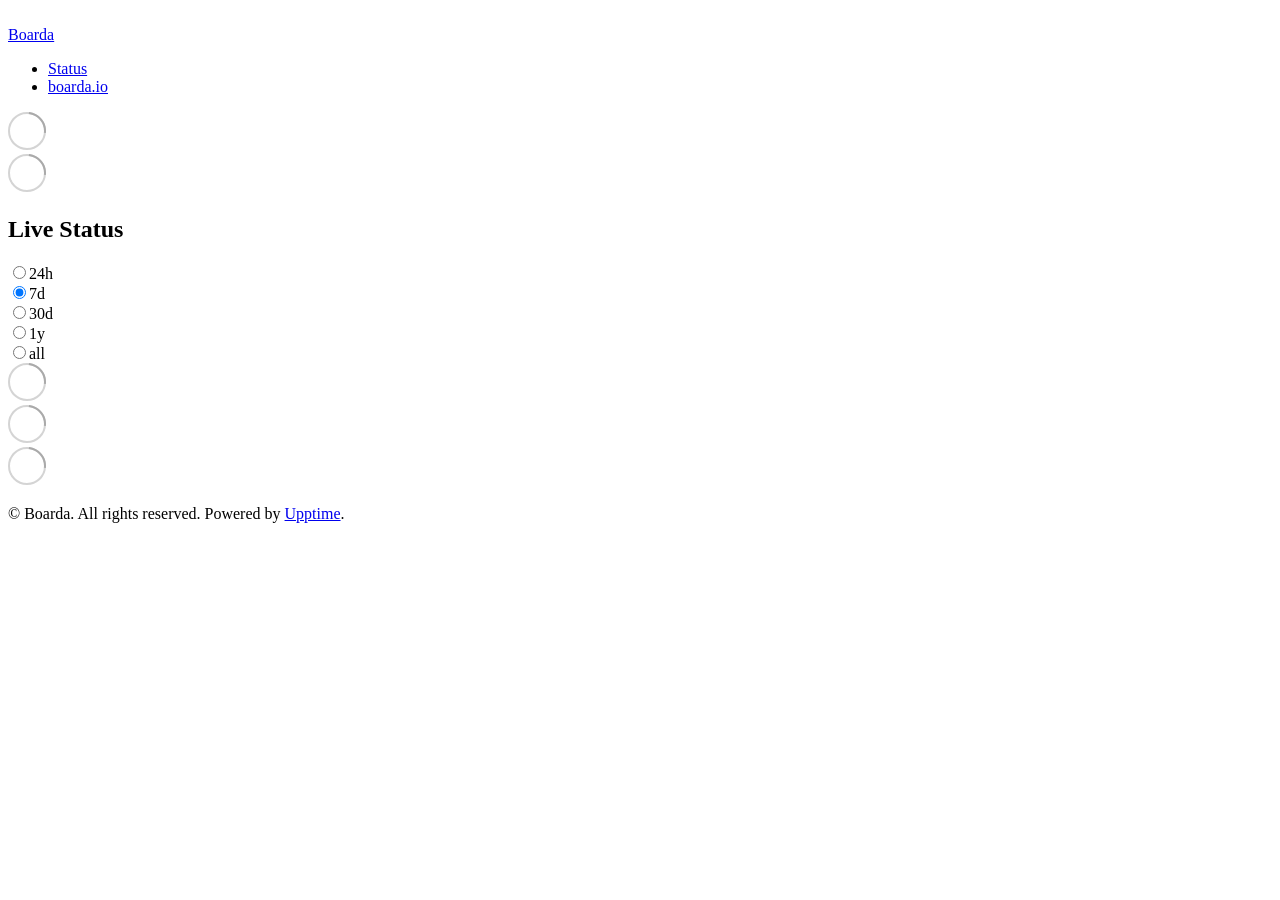
==== commit aa590d78: "deploy: a43cc134298497f328cd5d97aadffdb0cc1d48a6" ====
--- a/index.html
+++ b/index.html
@@ -1,4 +1,4 @@
-<!DOCTYPE html> <html lang=en> <head> <meta charset=utf-8> <meta content="width=device-width,initial-scale=1" name=viewport> <meta content=#333333 name=theme-color> <base href=/ > <link href=manifest.json rel=manifest crossorigin=use-credentials> <script>__SAPPER__={baseUrl:"",preloaded:[void 0,{}]};if('serviceWorker' in navigator)navigator.serviceWorker.register('/service-worker.js');(function(){try{eval("async function x(){}");var main="/client/client.6361959a.js"}catch(e){main="/client/legacy/client.bc0c3be2.js"};var s=document.createElement("script");try{new Function("if(0)import('')")();s.src=main;s.type="module";s.crossOrigin="use-credentials";}catch(e){s.src="/client/shimport@2.0.5.js";s.setAttribute("data-main",main);}document.head.appendChild(s);}());</script> <link href=client/client-31a52aa5.css rel=stylesheet><link href=client/createOctokit-a85f76c7.css rel=stylesheet><link href=client/index-b0b6455a.css rel=stylesheet> <title>Boarda</title><link href=https://fonts.googleapis.com rel=preconnect><link href=https://fonts.gstatic.com rel=preconnect crossorigin><link href="https://fonts.googleapis.com/css2?family=IBM+Plex+Sans:wght@300;400;500;600;700&display=swap" rel=stylesheet><link href=https://cdn.jsdelivr.net/gh/boarda/boarda-status@v1.0.1/assets/boarda-theme.css rel=stylesheet><link href=https://status.boarda.io/global.css rel=stylesheet><link href=https://cdn.jsdelivr.net/gh/boarda/boarda-status@v1.0.1/assets/favicon.ico rel=icon type=image/svg><link href=https://cdn.jsdelivr.net/gh/boarda/boarda-status@v1.0.1/assets/favicon.ico rel=icon type=image/png><script src=https://cdn.jsdelivr.net/gh/boarda/boarda-status@v1.0.1/assets/theme-toggle.js></script> <link href=/client/client.6361959a.js rel=modulepreload as=script crossorigin=use-credentials><link href=/client/client-31a52aa5.css rel=preload as=style><link href=/client/index.bf30b49d.js rel=modulepreload as=script crossorigin=use-credentials><link href=/client/createOctokit.ce7ffb56.js rel=modulepreload as=script crossorigin=use-credentials><link href=/client/inject_styles.803b7e80.js rel=modulepreload as=script crossorigin=use-credentials><link href=/client/createOctokit-a85f76c7.css rel=preload as=style><link href=/client/index-b0b6455a.css rel=preload as=style></head> <body> <div id=sapper> <nav class=svelte-a08hsz><div class="svelte-a08hsz container"><div><a href=https://status.boarda.io class="svelte-a08hsz logo"><img alt="" class=svelte-a08hsz src=https://cdn.jsdelivr.net/gh/boarda/boarda-status@v1.0.1/assets/icon.svg> <div>Boarda</div></a></div> <ul class=svelte-a08hsz><li><a href=/ class=svelte-a08hsz target=_self aria-current=page>Status</a> <li><a href=https://boarda.io class=svelte-a08hsz target=_self>boarda.io</a> </li> </ul></div> </nav> <main class=container> <header class=svelte-ngkazm> </header> <section class=svelte-8lnl4f><div class="svelte-68jxue loading"><svg class=svelte-68jxue height=38 stroke=#aaa width=38 xmlns=http://www.w3.org/2000/svg><g fill=none fill-rule=evenodd><g stroke-width=2 transform="translate(1 1)"><circle cx=18 cy=18 r=18 stroke-opacity=.5></circle><path d="M36 18c0-9.94-8.06-18-18-18"><animateTransform attributeName=transform dur=1s from="0 18 18" repeatCount=indefinite to="360 18 18" type=rotate></animateTransform></path></g></g></svg></div> </section> <section class=svelte-8lnl4f><div class="svelte-68jxue loading"><svg class=svelte-68jxue height=38 stroke=#aaa width=38 xmlns=http://www.w3.org/2000/svg><g fill=none fill-rule=evenodd><g stroke-width=2 transform="translate(1 1)"><circle cx=18 cy=18 r=18 stroke-opacity=.5></circle><path d="M36 18c0-9.94-8.06-18-18-18"><animateTransform attributeName=transform dur=1s from="0 18 18" repeatCount=indefinite to="360 18 18" type=rotate></animateTransform></path></g></g></svg></div> </section> <div class="svelte-fqsq6s f changed"><h2>Live Status</h2> <form class="svelte-fqsq6s f r"><div><input class=svelte-fqsq6s id=data_day name=d type=radio value=day><label class=svelte-fqsq6s for=data_day>24h</label></div> <div><input class=svelte-fqsq6s id=data_week name=d type=radio value=week checked><label class=svelte-fqsq6s for=data_week>7d</label></div> <div><input class=svelte-fqsq6s id=data_month name=d type=radio value=month><label class=svelte-fqsq6s for=data_month>30d</label></div> <div><input class=svelte-fqsq6s id=data_year name=d type=radio value=year><label class=svelte-fqsq6s for=data_year>1y</label></div> <div><input class=svelte-fqsq6s id=data_all name=d type=radio value=all><label class=svelte-fqsq6s for=data_all>all</label></div></form></div> <section class="svelte-fqsq6s live-status"><div class="svelte-68jxue loading"><svg class=svelte-68jxue height=38 stroke=#aaa width=38 xmlns=http://www.w3.org/2000/svg><g fill=none fill-rule=evenodd><g stroke-width=2 transform="translate(1 1)"><circle cx=18 cy=18 r=18 stroke-opacity=.5></circle><path d="M36 18c0-9.94-8.06-18-18-18"><animateTransform attributeName=transform dur=1s from="0 18 18" repeatCount=indefinite to="360 18 18" type=rotate></animateTransform></path></g></g></svg></div> </section> <section><div class="svelte-68jxue loading"><svg class=svelte-68jxue height=38 stroke=#aaa width=38 xmlns=http://www.w3.org/2000/svg><g fill=none fill-rule=evenodd><g stroke-width=2 transform="translate(1 1)"><circle cx=18 cy=18 r=18 stroke-opacity=.5></circle><path d="M36 18c0-9.94-8.06-18-18-18"><animateTransform attributeName=transform dur=1s from="0 18 18" repeatCount=indefinite to="360 18 18" type=rotate></animateTransform></path></g></g></svg></div> </section> <section><div class="svelte-68jxue loading"><svg class=svelte-68jxue height=38 stroke=#aaa width=38 xmlns=http://www.w3.org/2000/svg><g fill=none fill-rule=evenodd><g stroke-width=2 transform="translate(1 1)"><circle cx=18 cy=18 r=18 stroke-opacity=.5></circle><path d="M36 18c0-9.94-8.06-18-18-18"><animateTransform attributeName=transform dur=1s from="0 18 18" repeatCount=indefinite to="360 18 18" type=rotate></animateTransform></path></g></g></svg></div></section></main> <footer class=svelte-jbr799><p>© Boarda. All rights reserved. Powered by <a href=https://upptime.js.org>Upptime</a>.</p> </footer></div> <script> try {
+<!DOCTYPE html> <html lang=en> <head> <meta charset=utf-8> <meta content="width=device-width,initial-scale=1" name=viewport> <meta content=#333333 name=theme-color> <base href=/ > <link href=manifest.json rel=manifest crossorigin=use-credentials> <script>__SAPPER__={baseUrl:"",preloaded:[void 0,{}]};if('serviceWorker' in navigator)navigator.serviceWorker.register('/service-worker.js');(function(){try{eval("async function x(){}");var main="/client/client.612133be.js"}catch(e){main="/client/legacy/client.7b5488ef.js"};var s=document.createElement("script");try{new Function("if(0)import('')")();s.src=main;s.type="module";s.crossOrigin="use-credentials";}catch(e){s.src="/client/shimport@2.0.5.js";s.setAttribute("data-main",main);}document.head.appendChild(s);}());</script> <link href=client/client-31a52aa5.css rel=stylesheet><link href=client/createOctokit-a85f76c7.css rel=stylesheet><link href=client/index-b0b6455a.css rel=stylesheet> <title>Boarda</title><link href=https://fonts.googleapis.com rel=preconnect><link href=https://fonts.gstatic.com rel=preconnect crossorigin><link href="https://fonts.googleapis.com/css2?family=IBM+Plex+Sans:wght@300;400;500;600;700&display=swap" rel=stylesheet><link href=https://cdn.jsdelivr.net/gh/boarda/boarda-status@v1.0.1/assets/boarda-theme.css rel=stylesheet><link href=https://status.boarda.io/global.css rel=stylesheet><link href=https://cdn.jsdelivr.net/gh/boarda/boarda-status@v1.0.1/assets/favicon.ico rel=icon type=image/svg><link href=https://cdn.jsdelivr.net/gh/boarda/boarda-status@v1.0.1/assets/favicon.ico rel=icon type=image/png><script src=https://cdn.jsdelivr.net/gh/boarda/boarda-status@v1.0.1/assets/theme-toggle.js></script> <link href=/client/client.612133be.js rel=modulepreload as=script crossorigin=use-credentials><link href=/client/client-31a52aa5.css rel=preload as=style><link href=/client/index.80615b92.js rel=modulepreload as=script crossorigin=use-credentials><link href=/client/createOctokit.204fc987.js rel=modulepreload as=script crossorigin=use-credentials><link href=/client/inject_styles.803b7e80.js rel=modulepreload as=script crossorigin=use-credentials><link href=/client/createOctokit-a85f76c7.css rel=preload as=style><link href=/client/index-b0b6455a.css rel=preload as=style></head> <body> <div id=sapper> <nav class=svelte-a08hsz><div class="svelte-a08hsz container"><div><a href=https://status.boarda.io class="svelte-a08hsz logo"><img alt="" class=svelte-a08hsz src=https://cdn.jsdelivr.net/gh/boarda/boarda-status@v1.0.1/assets/icon.svg> <div>Boarda</div></a></div> <ul class=svelte-a08hsz><li><a href=/ class=svelte-a08hsz target=_self aria-current=page>Status</a> <li><a href=https://boarda.io class=svelte-a08hsz target=_self>boarda.io</a> </li> </ul></div> </nav> <main class=container> <header class=svelte-ngkazm> </header> <section class=svelte-8lnl4f><div class="svelte-68jxue loading"><svg class=svelte-68jxue height=38 stroke=#aaa width=38 xmlns=http://www.w3.org/2000/svg><g fill=none fill-rule=evenodd><g stroke-width=2 transform="translate(1 1)"><circle cx=18 cy=18 r=18 stroke-opacity=.5></circle><path d="M36 18c0-9.94-8.06-18-18-18"><animateTransform attributeName=transform dur=1s from="0 18 18" repeatCount=indefinite to="360 18 18" type=rotate></animateTransform></path></g></g></svg></div> </section> <section class=svelte-8lnl4f><div class="svelte-68jxue loading"><svg class=svelte-68jxue height=38 stroke=#aaa width=38 xmlns=http://www.w3.org/2000/svg><g fill=none fill-rule=evenodd><g stroke-width=2 transform="translate(1 1)"><circle cx=18 cy=18 r=18 stroke-opacity=.5></circle><path d="M36 18c0-9.94-8.06-18-18-18"><animateTransform attributeName=transform dur=1s from="0 18 18" repeatCount=indefinite to="360 18 18" type=rotate></animateTransform></path></g></g></svg></div> </section> <div class="svelte-fqsq6s f changed"><h2>Live Status</h2> <form class="svelte-fqsq6s f r"><div><input class=svelte-fqsq6s id=data_day name=d type=radio value=day><label class=svelte-fqsq6s for=data_day>24h</label></div> <div><input class=svelte-fqsq6s id=data_week name=d type=radio value=week checked><label class=svelte-fqsq6s for=data_week>7d</label></div> <div><input class=svelte-fqsq6s id=data_month name=d type=radio value=month><label class=svelte-fqsq6s for=data_month>30d</label></div> <div><input class=svelte-fqsq6s id=data_year name=d type=radio value=year><label class=svelte-fqsq6s for=data_year>1y</label></div> <div><input class=svelte-fqsq6s id=data_all name=d type=radio value=all><label class=svelte-fqsq6s for=data_all>all</label></div></form></div> <section class="svelte-fqsq6s live-status"><div class="svelte-68jxue loading"><svg class=svelte-68jxue height=38 stroke=#aaa width=38 xmlns=http://www.w3.org/2000/svg><g fill=none fill-rule=evenodd><g stroke-width=2 transform="translate(1 1)"><circle cx=18 cy=18 r=18 stroke-opacity=.5></circle><path d="M36 18c0-9.94-8.06-18-18-18"><animateTransform attributeName=transform dur=1s from="0 18 18" repeatCount=indefinite to="360 18 18" type=rotate></animateTransform></path></g></g></svg></div> </section> <section><div class="svelte-68jxue loading"><svg class=svelte-68jxue height=38 stroke=#aaa width=38 xmlns=http://www.w3.org/2000/svg><g fill=none fill-rule=evenodd><g stroke-width=2 transform="translate(1 1)"><circle cx=18 cy=18 r=18 stroke-opacity=.5></circle><path d="M36 18c0-9.94-8.06-18-18-18"><animateTransform attributeName=transform dur=1s from="0 18 18" repeatCount=indefinite to="360 18 18" type=rotate></animateTransform></path></g></g></svg></div> </section> <section><div class="svelte-68jxue loading"><svg class=svelte-68jxue height=38 stroke=#aaa width=38 xmlns=http://www.w3.org/2000/svg><g fill=none fill-rule=evenodd><g stroke-width=2 transform="translate(1 1)"><circle cx=18 cy=18 r=18 stroke-opacity=.5></circle><path d="M36 18c0-9.94-8.06-18-18-18"><animateTransform attributeName=transform dur=1s from="0 18 18" repeatCount=indefinite to="360 18 18" type=rotate></animateTransform></path></g></g></svg></div></section></main> <footer class=svelte-jbr799><p>© Boarda. All rights reserved. Powered by <a href=https://upptime.js.org>Upptime</a>.</p> </footer></div> <script> try {
         if (typeof window !== "undefined" && window.navigator && navigator.serviceWorker) {
           navigator.serviceWorker.getRegistrations().then(function (registrations) {
             for (let registration of registrations) {
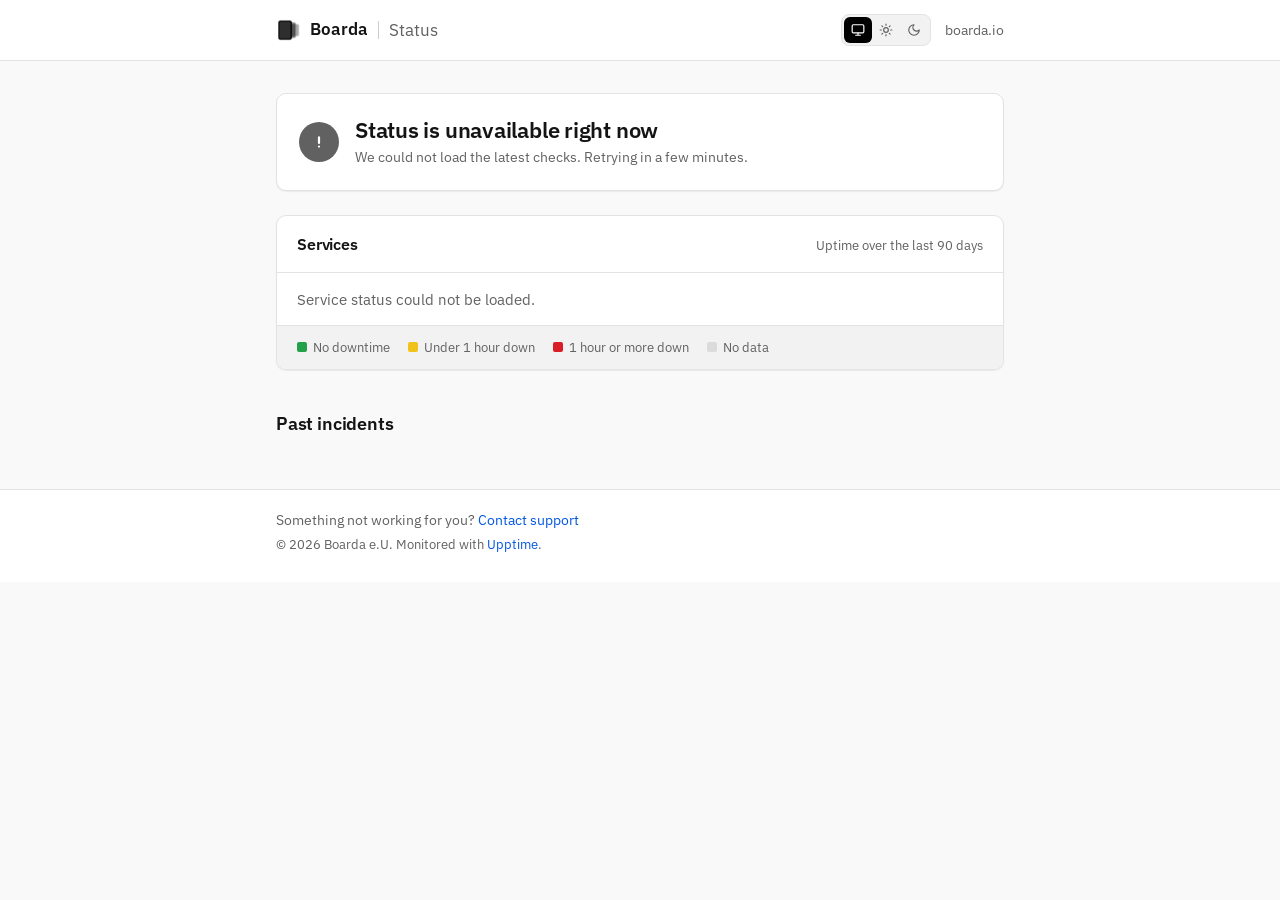
==== commit b7bad42e: "BRDSPRINT-468: publish status page from 7df6f38" ====
--- a/index.html
+++ b/index.html
@@ -1,18 +1,102 @@
-<!DOCTYPE html> <html lang=en> <head> <meta charset=utf-8> <meta content="width=device-width,initial-scale=1" name=viewport> <meta content=#333333 name=theme-color> <base href=/ > <link href=manifest.json rel=manifest crossorigin=use-credentials> <script>__SAPPER__={baseUrl:"",preloaded:[void 0,{}]};if('serviceWorker' in navigator)navigator.serviceWorker.register('/service-worker.js');(function(){try{eval("async function x(){}");var main="/client/client.612133be.js"}catch(e){main="/client/legacy/client.7b5488ef.js"};var s=document.createElement("script");try{new Function("if(0)import('')")();s.src=main;s.type="module";s.crossOrigin="use-credentials";}catch(e){s.src="/client/shimport@2.0.5.js";s.setAttribute("data-main",main);}document.head.appendChild(s);}());</script> <link href=client/client-31a52aa5.css rel=stylesheet><link href=client/createOctokit-a85f76c7.css rel=stylesheet><link href=client/index-b0b6455a.css rel=stylesheet> <title>Boarda</title><link href=https://fonts.googleapis.com rel=preconnect><link href=https://fonts.gstatic.com rel=preconnect crossorigin><link href="https://fonts.googleapis.com/css2?family=IBM+Plex+Sans:wght@300;400;500;600;700&display=swap" rel=stylesheet><link href=https://cdn.jsdelivr.net/gh/boarda/boarda-status@v1.0.1/assets/boarda-theme.css rel=stylesheet><link href=https://status.boarda.io/global.css rel=stylesheet><link href=https://cdn.jsdelivr.net/gh/boarda/boarda-status@v1.0.1/assets/favicon.ico rel=icon type=image/svg><link href=https://cdn.jsdelivr.net/gh/boarda/boarda-status@v1.0.1/assets/favicon.ico rel=icon type=image/png><script src=https://cdn.jsdelivr.net/gh/boarda/boarda-status@v1.0.1/assets/theme-toggle.js></script> <link href=/client/client.612133be.js rel=modulepreload as=script crossorigin=use-credentials><link href=/client/client-31a52aa5.css rel=preload as=style><link href=/client/index.80615b92.js rel=modulepreload as=script crossorigin=use-credentials><link href=/client/createOctokit.204fc987.js rel=modulepreload as=script crossorigin=use-credentials><link href=/client/inject_styles.803b7e80.js rel=modulepreload as=script crossorigin=use-credentials><link href=/client/createOctokit-a85f76c7.css rel=preload as=style><link href=/client/index-b0b6455a.css rel=preload as=style></head> <body> <div id=sapper> <nav class=svelte-a08hsz><div class="svelte-a08hsz container"><div><a href=https://status.boarda.io class="svelte-a08hsz logo"><img alt="" class=svelte-a08hsz src=https://cdn.jsdelivr.net/gh/boarda/boarda-status@v1.0.1/assets/icon.svg> <div>Boarda</div></a></div> <ul class=svelte-a08hsz><li><a href=/ class=svelte-a08hsz target=_self aria-current=page>Status</a> <li><a href=https://boarda.io class=svelte-a08hsz target=_self>boarda.io</a> </li> </ul></div> </nav> <main class=container> <header class=svelte-ngkazm> </header> <section class=svelte-8lnl4f><div class="svelte-68jxue loading"><svg class=svelte-68jxue height=38 stroke=#aaa width=38 xmlns=http://www.w3.org/2000/svg><g fill=none fill-rule=evenodd><g stroke-width=2 transform="translate(1 1)"><circle cx=18 cy=18 r=18 stroke-opacity=.5></circle><path d="M36 18c0-9.94-8.06-18-18-18"><animateTransform attributeName=transform dur=1s from="0 18 18" repeatCount=indefinite to="360 18 18" type=rotate></animateTransform></path></g></g></svg></div> </section> <section class=svelte-8lnl4f><div class="svelte-68jxue loading"><svg class=svelte-68jxue height=38 stroke=#aaa width=38 xmlns=http://www.w3.org/2000/svg><g fill=none fill-rule=evenodd><g stroke-width=2 transform="translate(1 1)"><circle cx=18 cy=18 r=18 stroke-opacity=.5></circle><path d="M36 18c0-9.94-8.06-18-18-18"><animateTransform attributeName=transform dur=1s from="0 18 18" repeatCount=indefinite to="360 18 18" type=rotate></animateTransform></path></g></g></svg></div> </section> <div class="svelte-fqsq6s f changed"><h2>Live Status</h2> <form class="svelte-fqsq6s f r"><div><input class=svelte-fqsq6s id=data_day name=d type=radio value=day><label class=svelte-fqsq6s for=data_day>24h</label></div> <div><input class=svelte-fqsq6s id=data_week name=d type=radio value=week checked><label class=svelte-fqsq6s for=data_week>7d</label></div> <div><input class=svelte-fqsq6s id=data_month name=d type=radio value=month><label class=svelte-fqsq6s for=data_month>30d</label></div> <div><input class=svelte-fqsq6s id=data_year name=d type=radio value=year><label class=svelte-fqsq6s for=data_year>1y</label></div> <div><input class=svelte-fqsq6s id=data_all name=d type=radio value=all><label class=svelte-fqsq6s for=data_all>all</label></div></form></div> <section class="svelte-fqsq6s live-status"><div class="svelte-68jxue loading"><svg class=svelte-68jxue height=38 stroke=#aaa width=38 xmlns=http://www.w3.org/2000/svg><g fill=none fill-rule=evenodd><g stroke-width=2 transform="translate(1 1)"><circle cx=18 cy=18 r=18 stroke-opacity=.5></circle><path d="M36 18c0-9.94-8.06-18-18-18"><animateTransform attributeName=transform dur=1s from="0 18 18" repeatCount=indefinite to="360 18 18" type=rotate></animateTransform></path></g></g></svg></div> </section> <section><div class="svelte-68jxue loading"><svg class=svelte-68jxue height=38 stroke=#aaa width=38 xmlns=http://www.w3.org/2000/svg><g fill=none fill-rule=evenodd><g stroke-width=2 transform="translate(1 1)"><circle cx=18 cy=18 r=18 stroke-opacity=.5></circle><path d="M36 18c0-9.94-8.06-18-18-18"><animateTransform attributeName=transform dur=1s from="0 18 18" repeatCount=indefinite to="360 18 18" type=rotate></animateTransform></path></g></g></svg></div> </section> <section><div class="svelte-68jxue loading"><svg class=svelte-68jxue height=38 stroke=#aaa width=38 xmlns=http://www.w3.org/2000/svg><g fill=none fill-rule=evenodd><g stroke-width=2 transform="translate(1 1)"><circle cx=18 cy=18 r=18 stroke-opacity=.5></circle><path d="M36 18c0-9.94-8.06-18-18-18"><animateTransform attributeName=transform dur=1s from="0 18 18" repeatCount=indefinite to="360 18 18" type=rotate></animateTransform></path></g></g></svg></div></section></main> <footer class=svelte-jbr799><p>© Boarda. All rights reserved. Powered by <a href=https://upptime.js.org>Upptime</a>.</p> </footer></div> <script> try {
-        if (typeof window !== "undefined" && window.navigator && navigator.serviceWorker) {
-          navigator.serviceWorker.getRegistrations().then(function (registrations) {
-            for (let registration of registrations) {
-              registration.unregister();
-            }
-          });
-        }
-        if (typeof window !== "undefined" && "caches" in window) {
-          caches.keys().then(function (keyList) {
-            return Promise.all(
-              keyList.map(function (key) {
-                return caches.delete(key);
-              })
-            );
-          });
-        }
-      } catch (error) {} </script> +<!doctype html>
+<html lang="en">
+<head>
+  <meta charset="utf-8">
+  <meta name="viewport" content="width=device-width, initial-scale=1">
+  <title>Boarda Status</title>
+  <meta name="description" content="Live status, uptime and incident history for Boarda apps and the Boarda API.">
+  <meta property="og:title" content="Boarda Status">
+  <meta property="og:description" content="Live status, uptime and incident history for Boarda apps and the Boarda API.">
+  <meta property="og:url" content="https://status.boarda.io/">
+  <meta name="theme-color" content="#ffffff" media="(prefers-color-scheme: light)">
+  <meta name="theme-color" content="#0f0f0f" media="(prefers-color-scheme: dark)">
+  <link rel="icon" href="/favicon.ico">
+  <link rel="preconnect" href="https://fonts.googleapis.com">
+  <link rel="preconnect" href="https://fonts.gstatic.com" crossorigin>
+  <link rel="preconnect" href="https://raw.githubusercontent.com" crossorigin>
+  <link rel="preconnect" href="https://api.github.com" crossorigin>
+  <link href="https://fonts.googleapis.com/css2?family=IBM+Plex+Sans:wght@400;500;600&family=IBM+Plex+Mono:wght@400;500&display=swap" rel="stylesheet">
+  <script>
+    // Apply the saved theme before first paint so the page never flashes the wrong colours.
+    try {
+      var t = localStorage.getItem("boarda-status-theme");
+      if (t === "light" || t === "dark") document.documentElement.setAttribute("data-theme", t);
+    } catch (e) {}
+  </script>
+  <link rel="stylesheet" href="/status.css">
+</head>
+<body>
+  <a class="skip" href="#main">Skip to content</a>
+
+  <header class="top">
+    <div class="wrap top-inner">
+      <a class="brand" href="/" aria-label="Boarda Status home">
+        <img src="/icon.svg" alt="" width="24" height="24">
+        <span class="brand-name">Boarda</span>
+        <span class="brand-sub">Status</span>
+      </a>
+      <div class="top-actions">
+        <div class="theme" role="group" aria-label="Colour theme">
+          <button type="button" data-theme-choice="system" aria-label="Use system theme" title="System">
+            <svg viewBox="0 0 24 24" aria-hidden="true"><rect x="2" y="3" width="20" height="14" rx="2"/><path d="M8 21h8M12 17v4"/></svg>
+          </button>
+          <button type="button" data-theme-choice="light" aria-label="Use light theme" title="Light">
+            <svg viewBox="0 0 24 24" aria-hidden="true"><circle cx="12" cy="12" r="4"/><path d="M12 2v2M12 20v2M4.93 4.93l1.41 1.41M17.66 17.66l1.41 1.41M2 12h2M20 12h2M4.93 19.07l1.41-1.41M17.66 6.34l1.41-1.41"/></svg>
+          </button>
+          <button type="button" data-theme-choice="dark" aria-label="Use dark theme" title="Dark">
+            <svg viewBox="0 0 24 24" aria-hidden="true"><path d="M12 3a6 6 0 0 0 9 9 9 9 0 1 1-9-9Z"/></svg>
+          </button>
+        </div>
+        <a class="top-link" href="https://boarda.io">boarda.io</a>
+      </div>
+    </div>
+  </header>
+
+  <main id="main" class="wrap">
+    <section id="banner" class="banner" data-state="loading" aria-live="polite">
+      <span class="banner-icon" aria-hidden="true"></span>
+      <div class="banner-text">
+        <h1 id="banner-title">Checking status</h1>
+        <p id="banner-meta" class="muted">Loading the latest checks</p>
+      </div>
+    </section>
+
+    <section id="active" class="active" aria-label="Ongoing incidents and maintenance" hidden></section>
+
+    <section class="card" aria-labelledby="services-title">
+      <div class="card-head">
+        <h2 id="services-title">Services</h2>
+        <p class="card-head-note muted"><span class="range-90">Uptime over the last 90 days</span><span class="range-60">Uptime over the last 60 days</span><span class="range-30">Uptime over the last 30 days</span></p>
+      </div>
+      <div id="services" class="services">
+        <div class="svc skeleton" aria-hidden="true"><div class="svc-row"><span class="sk sk-name"></span><span class="sk sk-state"></span></div><div class="bars sk-bars"></div></div>
+        <div class="svc skeleton" aria-hidden="true"><div class="svc-row"><span class="sk sk-name"></span><span class="sk sk-state"></span></div><div class="bars sk-bars"></div></div>
+        <div class="svc skeleton" aria-hidden="true"><div class="svc-row"><span class="sk sk-name"></span><span class="sk sk-state"></span></div><div class="bars sk-bars"></div></div>
+      </div>
+      <ul class="legend muted" aria-label="Legend">
+        <li><span class="dot ok"></span>No downtime</li>
+        <li><span class="dot minor"></span>Under 1 hour down</li>
+        <li><span class="dot major"></span>1 hour or more down</li>
+        <li><span class="dot none"></span>No data</li>
+      </ul>
+    </section>
+
+    <section class="history" aria-labelledby="history-title">
+      <h2 id="history-title">Past incidents</h2>
+      <div id="history"><p class="muted">Loading incident history</p></div>
+    </section>
+  </main>
+
+  <footer class="foot">
+    <div class="wrap foot-inner">
+      <p class="muted">Something not working for you? <a href="https://support.boarda.io">Contact support</a></p>
+      <p class="muted small">&copy; <span id="year">2026</span> Boarda e.U. Monitored with <a href="https://upptime.js.org">Upptime</a>.</p>
+    </div>
+  </footer>
+
+  <div id="tip" class="tip" role="tooltip" hidden></div>
+
+  <noscript><p class="wrap muted">This page needs JavaScript to load live status.</p></noscript>
+  <script src="/status.js" defer></script>
+</body>
+</html>
--- a/status.css
+++ b/status.css
@@ -0,0 +1,289 @@
+/* Boarda Status (BRDSPRINT-468). Tokens follow the Boarda portals: IBM Plex Sans,
+   Carbon status colours, monochrome controls, brand blue only for links. */
+
+:root {
+  color-scheme: light;
+  --bg: hsl(0 0% 97.5%);
+  --surface: #ffffff;
+  --surface-2: hsl(0 0% 95%);
+  --border: hsl(0 0% 89%);
+  --border-strong: hsl(0 0% 80%);
+  --text: hsl(0 0% 8%);
+  --muted: hsl(0 0% 38%);
+  --link: hsl(217 99% 44%);
+  --action: #000000;
+  --action-fg: #ffffff;
+  --ok: #24a148;
+  --ok-tint: #defbe6;
+  --minor: #f1c21b;
+  --minor-text: #8e6a00;
+  --minor-tint: #fcf4d6;
+  --major: #da1e28;
+  --major-tint: #fff1f1;
+  --maint: hsl(217 99% 53%);
+  --maint-tint: hsl(217 100% 96%);
+  --none: hsl(0 0% 86%);
+  --shadow: 0 1px 2px rgb(0 0 0 / 0.04), 0 1px 1px rgb(0 0 0 / 0.03);
+  --radius: 10px;
+}
+
+@media (prefers-color-scheme: dark) {
+  :root:not([data-theme="light"]) {
+    color-scheme: dark;
+    --bg: hsl(0 0% 6%);
+    --surface: hsl(0 0% 9.5%);
+    --surface-2: hsl(0 0% 13%);
+    --border: hsl(0 0% 18%);
+    --border-strong: hsl(0 0% 28%);
+    --text: hsl(0 0% 95%);
+    --muted: hsl(0 0% 64%);
+    --link: hsl(216 100% 70%);
+    --action: #ffffff;
+    --action-fg: #000000;
+    --ok: #42be65;
+    --ok-tint: hsl(140 30% 13%);
+    --minor: #f1c21b;
+    --minor-text: #f1c21b;
+    --minor-tint: hsl(46 40% 12%);
+    --major: #ff8389;
+    --major-tint: hsl(356 30% 14%);
+    --maint: hsl(216 100% 70%);
+    --maint-tint: hsl(217 40% 14%);
+    --none: hsl(0 0% 22%);
+    --shadow: none;
+  }
+}
+
+:root[data-theme="dark"] {
+  color-scheme: dark;
+  --bg: hsl(0 0% 6%);
+  --surface: hsl(0 0% 9.5%);
+  --surface-2: hsl(0 0% 13%);
+  --border: hsl(0 0% 18%);
+  --border-strong: hsl(0 0% 28%);
+  --text: hsl(0 0% 95%);
+  --muted: hsl(0 0% 64%);
+  --link: hsl(216 100% 70%);
+  --action: #ffffff;
+  --action-fg: #000000;
+  --ok: #42be65;
+  --ok-tint: hsl(140 30% 13%);
+  --minor: #f1c21b;
+  --minor-text: #f1c21b;
+  --minor-tint: hsl(46 40% 12%);
+  --major: #ff8389;
+  --major-tint: hsl(356 30% 14%);
+  --maint: hsl(216 100% 70%);
+  --maint-tint: hsl(217 40% 14%);
+  --none: hsl(0 0% 22%);
+  --shadow: none;
+}
+
+*, *::before, *::after { box-sizing: border-box; }
+
+html { -webkit-text-size-adjust: 100%; }
+
+body {
+  margin: 0;
+  background: var(--bg);
+  color: var(--text);
+  font: 15px/1.5 "IBM Plex Sans", system-ui, -apple-system, "Segoe UI", sans-serif;
+  -webkit-font-smoothing: antialiased;
+  overflow-x: hidden;
+}
+
+a { color: var(--link); text-decoration: none; }
+a:hover { text-decoration: underline; }
+:focus-visible { outline: 2px solid var(--link); outline-offset: 2px; border-radius: 4px; }
+
+h1, h2, h3 { margin: 0; font-weight: 600; letter-spacing: -0.01em; }
+p { margin: 0; }
+.muted { color: var(--muted); }
+.small { font-size: 13px; }
+[hidden] { display: none !important; }
+
+.wrap { width: 100%; max-width: 760px; margin: 0 auto; padding: 0 16px; }
+
+.skip { position: absolute; left: -9999px; }
+.skip:focus { left: 16px; top: 12px; z-index: 10; background: var(--surface); padding: 6px 10px; border-radius: 6px; }
+
+/* Header */
+.top { border-bottom: 1px solid var(--border); background: var(--surface); }
+.top-inner { display: flex; align-items: center; justify-content: space-between; gap: 12px; height: 60px; }
+.brand { display: inline-flex; align-items: center; gap: 10px; color: var(--text); }
+.brand:hover { text-decoration: none; }
+.brand img { width: 24px; height: 24px; object-fit: contain; }
+.brand-name { font-weight: 600; font-size: 17px; }
+.brand-sub { color: var(--muted); font-size: 17px; padding-left: 10px; border-left: 1px solid var(--border-strong); line-height: 1.1; }
+.top-actions { display: flex; align-items: center; gap: 14px; }
+.top-link { color: var(--muted); font-size: 14px; }
+.top-link:hover { color: var(--text); }
+
+[data-theme="dark"] .brand img { filter: invert(1); }
+@media (prefers-color-scheme: dark) { :root:not([data-theme="light"]) .brand img { filter: invert(1); } }
+
+.theme { display: inline-flex; padding: 2px; border: 1px solid var(--border); border-radius: 8px; background: var(--surface-2); }
+.theme button {
+  display: inline-grid; place-items: center; width: 28px; height: 26px; padding: 0;
+  border: 0; border-radius: 6px; background: transparent; color: var(--muted); cursor: pointer;
+}
+.theme button:hover { color: var(--text); }
+.theme button[aria-pressed="true"] { background: var(--action); color: var(--action-fg); }
+.theme svg { width: 14px; height: 14px; fill: none; stroke: currentColor; stroke-width: 2; stroke-linecap: round; stroke-linejoin: round; }
+
+main.wrap { padding-top: 32px; padding-bottom: 48px; }
+
+/* Overall banner */
+.banner {
+  display: flex; align-items: center; gap: 16px;
+  padding: 22px 22px; border-radius: var(--radius);
+  border: 1px solid var(--border); background: var(--surface); box-shadow: var(--shadow);
+}
+.banner h1 { font-size: 22px; line-height: 1.3; }
+.banner-meta, #banner-meta { margin-top: 2px; font-size: 14px; }
+.banner-icon {
+  flex: none; width: 40px; height: 40px; border-radius: 50%;
+  display: grid; place-items: center; background: var(--none); color: #fff;
+}
+.banner-icon svg { width: 22px; height: 22px; fill: none; stroke: currentColor; stroke-width: 2.4; stroke-linecap: round; stroke-linejoin: round; }
+.banner[data-state="ok"] { border-color: color-mix(in srgb, var(--ok) 35%, var(--border)); background: var(--ok-tint); }
+.banner[data-state="ok"] .banner-icon { background: var(--ok); }
+.banner[data-state="minor"] { border-color: color-mix(in srgb, var(--minor) 50%, var(--border)); background: var(--minor-tint); }
+.banner[data-state="minor"] .banner-icon { background: var(--minor); color: #161616; }
+.banner[data-state="major"] { border-color: color-mix(in srgb, var(--major) 45%, var(--border)); background: var(--major-tint); }
+.banner[data-state="major"] .banner-icon { background: var(--major); }
+.banner[data-state="maint"] { border-color: color-mix(in srgb, var(--maint) 40%, var(--border)); background: var(--maint-tint); }
+.banner[data-state="maint"] .banner-icon { background: var(--maint); }
+.banner[data-state="error"] .banner-icon { background: var(--muted); }
+.banner[data-state="loading"] .banner-icon { animation: pulse 1.4s ease-in-out infinite; }
+[data-theme="dark"] .banner[data-state="ok"] .banner-icon,
+[data-theme="dark"] .banner[data-state="major"] .banner-icon,
+[data-theme="dark"] .banner[data-state="maint"] .banner-icon { color: #0f0f0f; }
+@media (prefers-color-scheme: dark) {
+  :root:not([data-theme="light"]) .banner[data-state="ok"] .banner-icon,
+  :root:not([data-theme="light"]) .banner[data-state="major"] .banner-icon,
+  :root:not([data-theme="light"]) .banner[data-state="maint"] .banner-icon { color: #0f0f0f; }
+}
+
+/* Ongoing incidents and maintenance */
+.active { display: grid; gap: 12px; margin-top: 16px; }
+.notice {
+  padding: 16px 18px; border-radius: var(--radius); background: var(--surface);
+  border: 1px solid var(--border); border-left: 4px solid var(--major); box-shadow: var(--shadow);
+}
+.notice.minor { border-left-color: var(--minor); }
+.notice.maint { border-left-color: var(--maint); }
+.notice-kicker { font-size: 13px; font-weight: 600; color: var(--major); }
+.notice.minor .notice-kicker { color: var(--minor-text); }
+.notice.maint .notice-kicker { color: var(--maint); }
+.notice h3 { font-size: 16px; margin-top: 2px; }
+.notice p { margin-top: 6px; font-size: 14px; }
+.notice .body { white-space: pre-line; color: var(--text); }
+
+/* Services card */
+.card {
+  margin-top: 24px; border: 1px solid var(--border); border-radius: var(--radius);
+  background: var(--surface); box-shadow: var(--shadow); overflow: hidden;
+}
+.card-head {
+  display: flex; align-items: baseline; justify-content: space-between; gap: 12px; flex-wrap: wrap;
+  padding: 16px 20px; border-bottom: 1px solid var(--border);
+}
+.card-head h2 { font-size: 16px; }
+.card-head-note { font-size: 13px; }
+
+.group-head {
+  padding: 10px 20px; font-size: 13px; font-weight: 600; color: var(--muted);
+  background: var(--surface-2); border-bottom: 1px solid var(--border);
+}
+.svc { padding: 16px 20px 14px; border-bottom: 1px solid var(--border); scroll-margin-top: 16px; }
+.svc:last-child { border-bottom: 0; }
+.svc.flash { animation: flash 2s ease-out 1; }
+.svc-row { display: flex; align-items: center; justify-content: space-between; gap: 12px; }
+.svc-name { font-weight: 500; }
+.svc-host { margin-left: 8px; font-size: 13px; color: var(--muted); font-family: "IBM Plex Mono", ui-monospace, monospace; }
+.svc-state { display: inline-flex; align-items: center; gap: 6px; font-size: 14px; font-weight: 500; white-space: nowrap; color: var(--ok); }
+.svc-state::before { content: ""; width: 8px; height: 8px; border-radius: 50%; background: currentColor; }
+.svc-state.minor { color: var(--minor-text); }
+.svc-state.major { color: var(--major); }
+.svc-state.maint { color: var(--maint); }
+.svc-state.none { color: var(--muted); }
+
+.bars { display: flex; gap: 2px; height: 34px; margin-top: 12px; }
+.bar { flex: 1 1 0; min-width: 0; border-radius: 2px; background: var(--ok); transition: opacity 120ms, transform 120ms; }
+.bar.minor { background: var(--minor); }
+.bar.major { background: var(--major); }
+.bar.none { background: var(--none); }
+.bars:hover .bar { opacity: 0.55; }
+.bars .bar:hover, .bars .bar.on { opacity: 1; transform: scaleY(1.06); }
+
+.axis { display: flex; justify-content: space-between; align-items: center; gap: 8px; margin-top: 8px; font-size: 12.5px; color: var(--muted); }
+.axis .line { flex: 1; height: 1px; background: var(--border); }
+.axis .pct { color: var(--text); font-weight: 500; }
+
+/* Bars per width: 90 days on wide screens, 60 on medium, 30 on phones. */
+.range-60, .range-30 { display: none; }
+@media (max-width: 620px) {
+  .bars .bar:nth-child(-n+30) { display: none; }
+  .range-90 { display: none; } .range-60 { display: inline; }
+}
+@media (max-width: 440px) {
+  .bars .bar:nth-child(-n+60) { display: none; }
+  .range-60 { display: none; } .range-30 { display: inline; }
+  .svc-host { display: none; }
+}
+
+.legend { display: flex; flex-wrap: wrap; gap: 6px 18px; margin: 0; padding: 12px 20px; list-style: none; font-size: 12.5px; border-top: 1px solid var(--border); background: var(--surface-2); }
+.legend li { display: inline-flex; align-items: center; gap: 6px; }
+.dot { width: 10px; height: 10px; border-radius: 2px; background: var(--ok); }
+.dot.minor { background: var(--minor); } .dot.major { background: var(--major); } .dot.none { background: var(--none); }
+
+/* Tooltip */
+.tip {
+  position: fixed; z-index: 20; max-width: 260px; padding: 10px 12px; border-radius: 8px;
+  background: var(--text); color: var(--bg); font-size: 13px; line-height: 1.45;
+  pointer-events: none; box-shadow: 0 6px 24px rgb(0 0 0 / 0.18);
+}
+.tip strong { display: block; font-weight: 600; }
+.tip ul { margin: 6px 0 0; padding-left: 16px; }
+
+/* Past incidents */
+.history { margin-top: 40px; }
+.history h2 { font-size: 18px; margin-bottom: 4px; }
+.month { margin-top: 20px; }
+.month h3 { font-size: 14px; color: var(--muted); font-weight: 500; padding-bottom: 8px; border-bottom: 1px solid var(--border); }
+.inc { padding: 14px 0; border-bottom: 1px solid var(--border); }
+.inc-top { display: flex; align-items: baseline; justify-content: space-between; gap: 12px; }
+.inc-title { font-weight: 500; }
+.chip { flex: none; font-size: 12px; font-weight: 500; padding: 2px 8px; border-radius: 999px; background: var(--surface-2); color: var(--muted); border: 1px solid var(--border); }
+.chip.live { background: var(--major-tint); color: var(--major); border-color: color-mix(in srgb, var(--major) 35%, var(--border)); }
+.inc-meta { margin-top: 4px; font-size: 13.5px; }
+.inc .body { margin-top: 6px; font-size: 14px; white-space: pre-line; }
+.empty { padding: 18px 0; }
+.more { margin-top: 16px; font-size: 14px; }
+
+/* Footer */
+.foot { border-top: 1px solid var(--border); background: var(--surface); }
+.foot-inner { display: grid; gap: 4px; padding-top: 20px; padding-bottom: 28px; font-size: 14px; }
+
+/* Loading skeleton */
+.sk { display: inline-block; height: 14px; border-radius: 4px; background: var(--surface-2); animation: pulse 1.4s ease-in-out infinite; }
+.sk-name { width: 120px; } .sk-state { width: 80px; }
+.sk-bars { background: var(--surface-2); border-radius: 4px; animation: pulse 1.4s ease-in-out infinite; }
+
+@keyframes pulse { 50% { opacity: 0.5; } }
+@keyframes flash { from { background: var(--maint-tint); } to { background: transparent; } }
+
+@media (max-width: 440px) {
+  main.wrap { padding-top: 20px; }
+  .banner { padding: 18px 16px; gap: 12px; }
+  .banner h1 { font-size: 19px; }
+  .banner-icon { width: 34px; height: 34px; }
+  .card-head, .svc, .group-head, .legend { padding-left: 16px; padding-right: 16px; }
+  .brand-sub { font-size: 15px; } .brand-name { font-size: 16px; }
+  .top-link { display: none; }
+}
+
+@media (prefers-reduced-motion: reduce) {
+  *, *::before, *::after { animation: none !important; transition: none !important; }
+}
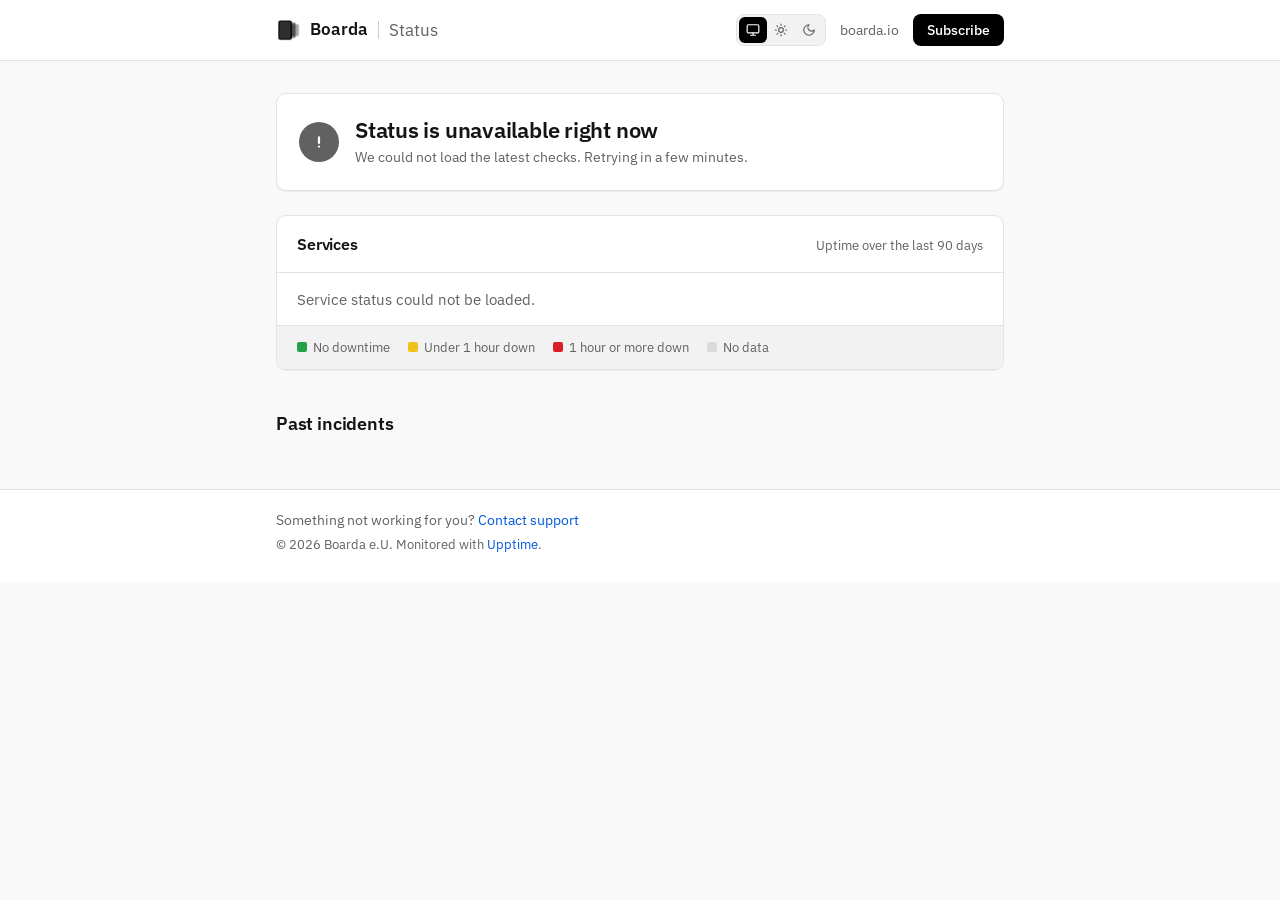
==== commit 10d60bfc: "BRDSPRINT-472: publish status page from dfc1343" ====
--- a/index.html
+++ b/index.html
@@ -10,7 +10,13 @@
   <meta property="og:url" content="https://status.boarda.io/">
   <meta name="theme-color" content="#ffffff" media="(prefers-color-scheme: light)">
   <meta name="theme-color" content="#0f0f0f" media="(prefers-color-scheme: dark)">
-  <link rel="icon" href="/favicon.ico">
+  <link rel="icon" href="/favicon.ico" sizes="any">
+  <link rel="icon" type="image/png" sizes="16x16" href="/icons/boarda-favicon-blue-16.png">
+  <link rel="icon" type="image/png" sizes="32x32" href="/icons/boarda-favicon-blue-32.png">
+  <link rel="icon" type="image/png" sizes="96x96" href="/icons/boarda-favicon-blue-96.png">
+  <link rel="apple-touch-icon" sizes="180x180" href="/icons/boarda-appicon-blue-ios-180.png">
+  <link rel="manifest" href="/site.webmanifest">
+  <link rel="alternate" type="application/atom+xml" title="Boarda Status updates" href="/feed.xml">
   <link rel="preconnect" href="https://fonts.googleapis.com">
   <link rel="preconnect" href="https://fonts.gstatic.com" crossorigin>
   <link rel="preconnect" href="https://raw.githubusercontent.com" crossorigin>
@@ -23,7 +29,7 @@
       if (t === "light" || t === "dark") document.documentElement.setAttribute("data-theme", t);
     } catch (e) {}
   </script>
-  <link rel="stylesheet" href="/status.css">
+  <link rel="stylesheet" href="/status.css?v=dfc1343">
 </head>
 <body>
   <a class="skip" href="#main">Skip to content</a>
@@ -48,6 +54,7 @@
           </button>
         </div>
         <a class="top-link" href="https://boarda.io">boarda.io</a>
+        <button type="button" class="btn-action" id="subscribe-open" aria-haspopup="dialog">Subscribe</button>
       </div>
     </div>
   </header>
@@ -96,7 +103,25 @@
 
   <div id="tip" class="tip" role="tooltip" hidden></div>
 
+  <dialog id="subscribe" class="sheet" aria-labelledby="subscribe-title">
+    <form method="dialog" class="sheet-inner">
+      <div class="sheet-head">
+        <h2 id="subscribe-title">Get status updates</h2>
+        <button type="submit" class="icon-btn" aria-label="Close">
+          <svg viewBox="0 0 24 24" aria-hidden="true"><path d="M6 6l12 12M18 6L6 18"/></svg>
+        </button>
+      </div>
+      <p class="muted">Follow incidents and scheduled maintenance in any feed reader, or in a Slack channel with Slack's RSS app. A new entry appears when an incident starts, when it is resolved and when maintenance is planned.</p>
+      <label class="field-label" for="feed-url">Atom feed</label>
+      <div class="copy-row">
+        <input id="feed-url" type="text" readonly value="https://status.boarda.io/feed.xml">
+        <button type="button" class="btn-action" id="feed-copy">Copy</button>
+      </div>
+      <p class="small muted"><a href="/feed.xml">Open the feed</a></p>
+    </form>
+  </dialog>
+
   <noscript><p class="wrap muted">This page needs JavaScript to load live status.</p></noscript>
-  <script src="/status.js" defer></script>
+  <script src="/status.js?v=dfc1343" defer></script>
 </body>
 </html>
--- a/status.css
+++ b/status.css
@@ -209,6 +209,25 @@
 .svc-state.maint { color: var(--maint); }
 .svc-state.none { color: var(--muted); }
 
+.svc-left { display: flex; align-items: baseline; flex-wrap: wrap; gap: 0 8px; min-width: 0; }
+.svc-left .svc-host { margin-left: 0; }
+.svc-note { font-size: 13px; color: var(--muted); }
+
+/* Groups: a summary row with the group's combined bars, expanding to its products. */
+details.grp { border-bottom: 1px solid var(--border); }
+details.grp:last-child { border-bottom: 0; }
+details.grp > summary { list-style: none; cursor: pointer; border-bottom: 0; }
+details.grp > summary::-webkit-details-marker { display: none; }
+details.grp > summary:hover { background: color-mix(in srgb, var(--surface-2) 60%, transparent); }
+details.grp > summary .svc-name { font-weight: 600; }
+.chev { display: inline-grid; place-items: center; width: 18px; height: 18px; margin-right: 2px; color: var(--muted); align-self: center; }
+.chev svg { width: 16px; height: 16px; fill: none; stroke: currentColor; stroke-width: 2.2; stroke-linecap: round; stroke-linejoin: round; transition: transform 150ms; }
+details.grp[open] > summary .chev svg { transform: rotate(90deg); }
+.grp-items { background: var(--surface-2); border-top: 1px solid var(--border); }
+.grp-items .svc { padding-left: 46px; border-bottom: 1px solid var(--border); }
+.grp-items .svc:last-child { border-bottom: 0; }
+.grp-items .bars { height: 26px; }
+
 .bars { display: flex; gap: 2px; height: 34px; margin-top: 12px; }
 .bar { flex: 1 1 0; min-width: 0; border-radius: 2px; background: var(--ok); transition: opacity 120ms, transform 120ms; }
 .bar.minor { background: var(--minor); }
@@ -237,6 +256,37 @@
 .legend li { display: inline-flex; align-items: center; gap: 6px; }
 .dot { width: 10px; height: 10px; border-radius: 2px; background: var(--ok); }
 .dot.minor { background: var(--minor); } .dot.major { background: var(--major); } .dot.none { background: var(--none); }
+
+.svc-list { margin-top: 6px; font-size: 13px; line-height: 1.55; color: var(--muted); }
+
+/* Monochrome action button (Boarda rule: black on light, white on dark). */
+.btn-action {
+  display: inline-flex; align-items: center; justify-content: center; height: 32px; padding: 0 14px;
+  border: 0; border-radius: 8px; background: var(--action); color: var(--action-fg);
+  font: 500 14px/1 "IBM Plex Sans", system-ui, sans-serif; cursor: pointer; white-space: nowrap;
+}
+.btn-action:hover { opacity: 0.88; }
+
+/* Subscribe dialog */
+.sheet {
+  width: min(460px, calc(100vw - 32px)); padding: 0; border: 1px solid var(--border); border-radius: 14px;
+  background: var(--surface); color: var(--text); box-shadow: 0 20px 60px rgb(0 0 0 / 0.25);
+}
+.sheet::backdrop { background: rgb(0 0 0 / 0.45); }
+.sheet-inner { display: grid; gap: 12px; padding: 20px; }
+.sheet-head { display: flex; align-items: center; justify-content: space-between; gap: 12px; }
+.sheet-head h2 { font-size: 18px; }
+.sheet p { font-size: 14px; }
+.icon-btn { display: inline-grid; place-items: center; width: 32px; height: 32px; padding: 0; border: 0; border-radius: 8px; background: transparent; color: var(--muted); cursor: pointer; }
+.icon-btn:hover { background: var(--surface-2); color: var(--text); }
+.icon-btn svg { width: 18px; height: 18px; fill: none; stroke: currentColor; stroke-width: 2; stroke-linecap: round; }
+.field-label { font-size: 13px; font-weight: 600; margin-top: 4px; }
+.copy-row { display: flex; gap: 8px; }
+.copy-row input {
+  flex: 1; min-width: 0; height: 36px; padding: 0 10px; border: 1px solid var(--border-strong); border-radius: 8px;
+  background: var(--surface-2); color: var(--text); font: 13px "IBM Plex Mono", ui-monospace, monospace;
+}
+.copy-row .btn-action { height: 36px; }
 
 /* Tooltip */
 .tip {
@@ -280,8 +330,13 @@
   .banner h1 { font-size: 19px; }
   .banner-icon { width: 34px; height: 34px; }
   .card-head, .svc, .group-head, .legend { padding-left: 16px; padding-right: 16px; }
+  .grp-items .svc { padding-left: 24px; }
   .brand-sub { font-size: 15px; } .brand-name { font-size: 16px; }
   .top-link { display: none; }
+  .top-actions { gap: 8px; }
+  .brand { gap: 8px; }
+  .brand-sub { padding-left: 8px; }
+  .top .btn-action { padding: 0 11px; }
 }
 
 @media (prefers-reduced-motion: reduce) {
